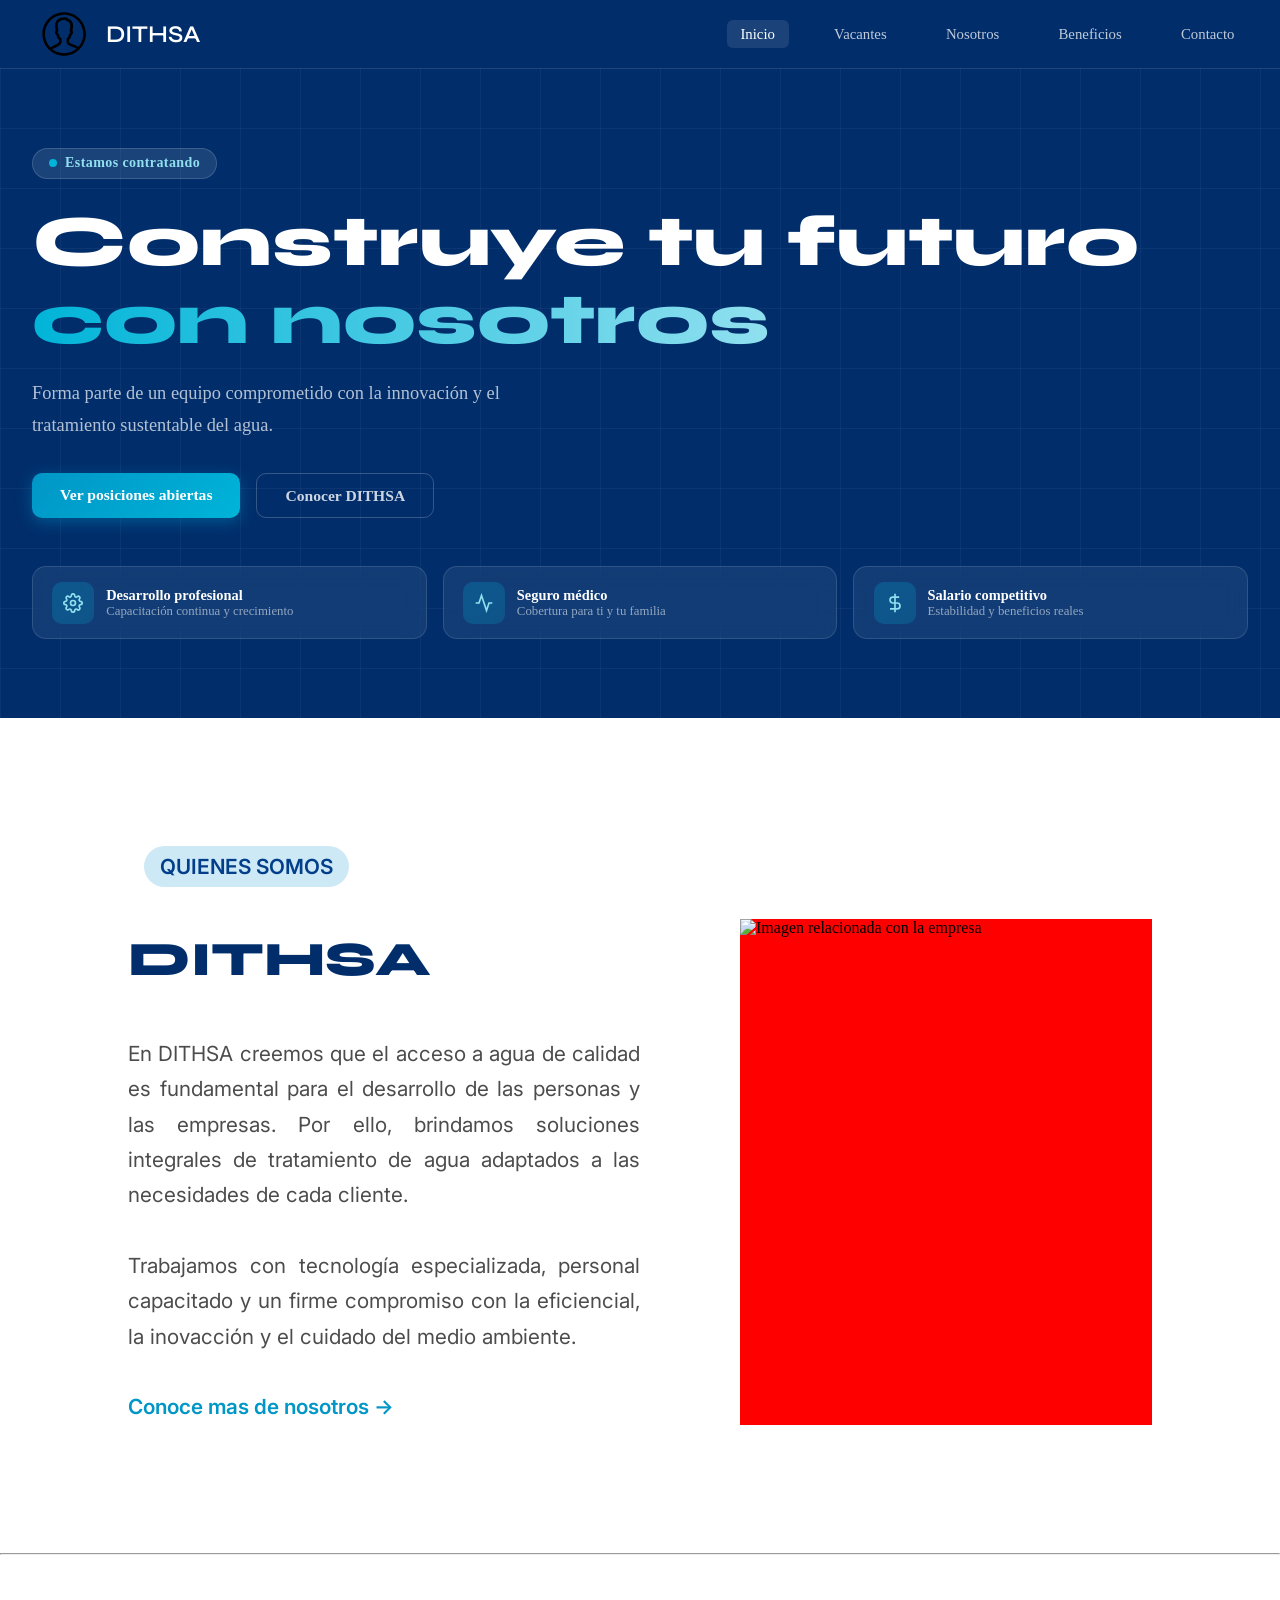
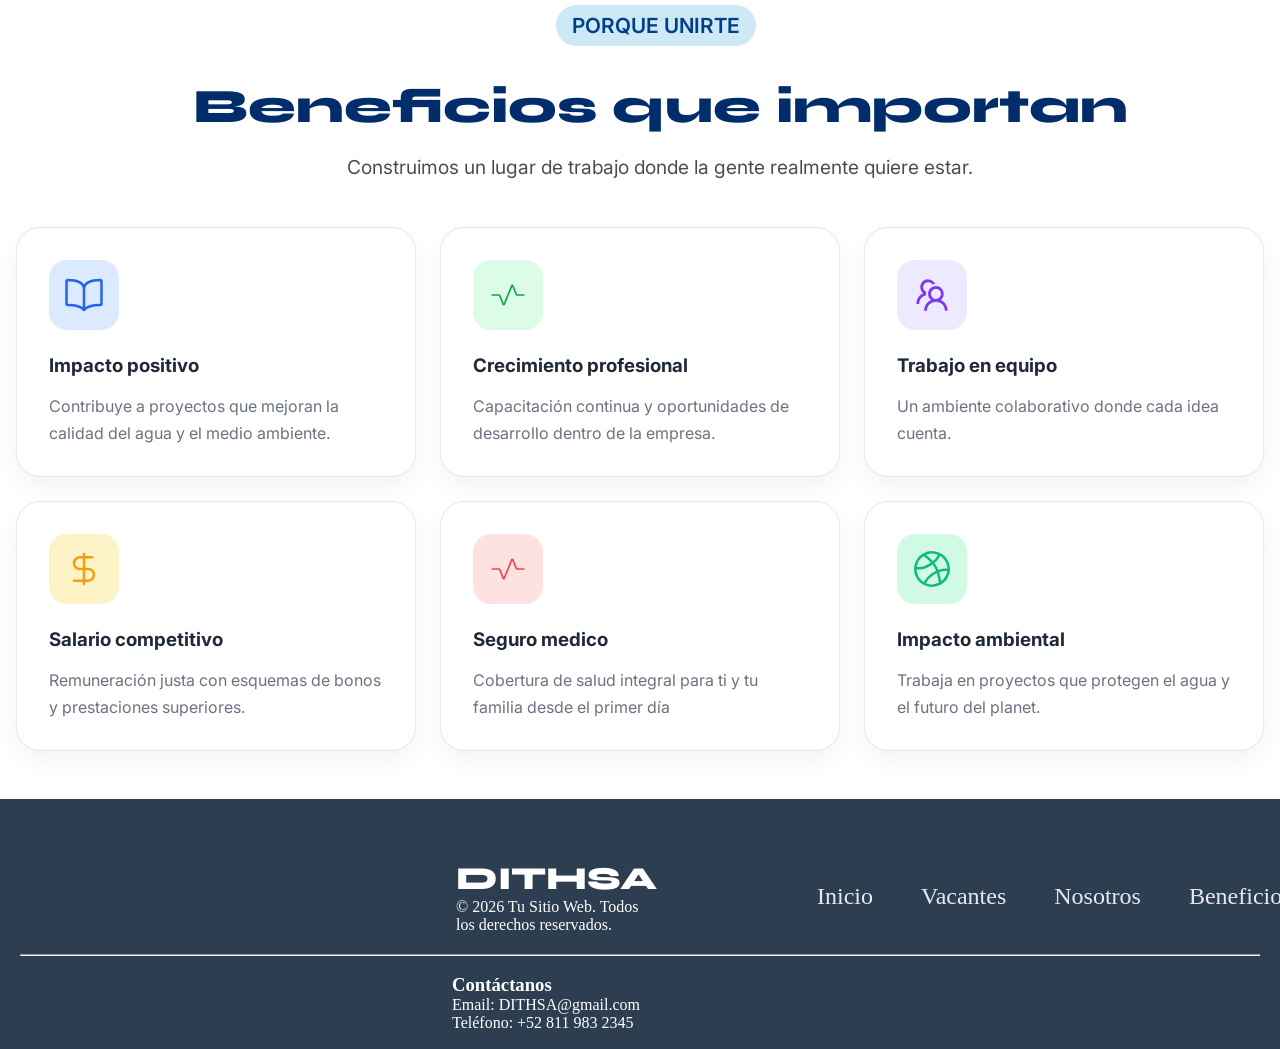
==== index.html @ 6664521a "Se agrego el apartado de vacantes con su respectivo diseño y haciendolo funcional el envio del mismo" ====
<!DOCTYPE html>
<html lang="en">
<head>
    <meta charset="UTF-8">
    <meta name="viewport" content="width=device-width, initial-scale=1.0">
    <link rel="preconnect" href="https://fonts.googleapis.com">
    <link rel="preconnect" href="https://fonts.gstatic.com" crossorigin>
    <link href="https://fonts.googleapis.com/css2?family=Inter:wght@400;500;600;700&family=Syne:wght@700;800&display=swap" rel="stylesheet">
    <link rel="stylesheet" href="CSS/index.css">
    <title> DITHSA - Tratamiento de agua </title>
</head>
<body>
    <header>
        <nav class="navbar">
            <a href="index.html" class="nav-logo">
                <div class="logo-mark"> <img src="img/ei--user.png" alt="Logo empresa"></div>
                <span>DITHSA</span>
            </a>
            <ul class="nav-links" id="navLinks">
                <li><a href="index.html" class="active">Inicio</a></li>
                <li><a href="pages/Vacantes.html">Vacantes</a></li>
                <li><a href="#">Nosotros</a></li>
                <li><a href="#">Beneficios</a></li> 
                <li><a href="#">Contacto</a></li>
            </ul>

            <div id="nav-icon3">
                <span></span><span></span><span></span><span></span>
            </div>

        </nav>
    </header>

    <main>
        <section class="hero">
            <div class="hero-bg">
                <div class="hero-grid"></div>
            </div>
            <div class="hero-inner">
                <div class="hero-content">
                    <span class="eyebrow">
                        <span class="dot"></span> Estamos contratando
                    </span>
                    <h1>Construye tu futuro<br><em>con nosotros</em></h1>
                    <p class="hero-sub">Forma parte de un equipo comprometido con la innovación y el tratamiento sustentable del agua.</p>
                    <div class="hero-actions">
                        <a href="pages/Vacantes.html" class="btn-primary">Ver posiciones abiertas</a>
                        <a href="#" class="btn-ghost">Conocer DITHSA</a>
                    </div>
                </div>

                <div class="hero-pills">
                    <div class="pill">
                        <div class="pill-icon">
                            <svg viewBox="0 0 24 24" fill="none" stroke="currentColor" stroke-width="2"><circle cx="12" cy="12" r="3"/><path d="M10 21a1 1 0 0 0 4 0a1.8 1.8 0 0 1 3-1.3a1 1 0 0 0 2.8-2.7a1.8 1.8 0 0 1 1.2-3a1 1 0 0 0 0-4a1.8 1.8 0 0 1-1.2-3A1 1 0 0 0 17 4.4A1.8 1.8 0 0 1 14 3a1 1 0 0 0-4 0a1.8 1.8 0 0 1-3 1.4A1 1 0 0 0 4.2 7A1.8 1.8 0 0 1 3 10a1 1 0 0 0 0 4a1.8 1.8 0 0 1 1.2 3A1 1 0 0 0 7 19.7a1.8 1.8 0 0 1 3 1.3"/></svg>
                        </div>
                        <div>
                            <strong>Desarrollo profesional</strong>
                            <span>Capacitación continua y crecimiento</span>
                        </div>
                    </div>
                    <div class="pill">
                        <div class="pill-icon">
                            <svg viewBox="0 0 24 24" fill="none" stroke="currentColor" stroke-width="2"><path d="M22 12h-4l-3 9L9 3l-3 9H2"/></svg>
                        </div>
                        <div>
                            <strong>Seguro médico</strong>
                            <span>Cobertura para ti y tu familia</span>
                        </div>
                    </div>
                    <div class="pill">
                        <div class="pill-icon">
                            <svg viewBox="0 0 24 24" fill="none" stroke="currentColor" stroke-width="2"><line x1="12" y1="1" x2="12" y2="23"/><path d="M17 5H9.5a3.5 3.5 0 0 0 0 7h5a3.5 3.5 0 0 1 0 7H6"/></svg>
                        </div>
                        <div>
                            <strong>Salario competitivo</strong>
                            <span>Estabilidad y beneficios reales</span>
                        </div>
                    </div>
                </div>
            </div>
        </section>

        <section class="who-we-are">
            <div class="container--info--we-are">
                <div class="badge-container-benefits1">
                    <h2 class="badge"> QUIENES SOMOS </h2>
                </div>
                    <div class="info-img">

                        <div class="info-who-we-are">
                            <h1> DITHSA</h1> <br>

                            <p>
                                En DITHSA creemos que el acceso a agua de calidad es fundamental para el desarrollo de
                                las
                                personas y las empresas.
                                Por ello, brindamos soluciones integrales de tratamiento de agua adaptados a las
                                necesidades
                                de cada cliente.
                            </p>

                            <br>

                            <p>
                                Trabajamos con tecnología especializada, personal capacitado y un firme compromiso con
                                la
                                eficiencial, la inovacción y el cuidado del medio ambiente.
                            </p>

                            <br>

                            <a href="#" class="more-of-us">
                                Conoce mas de nosotros →
                            </a>
                        </div>
                        
                        <div class="img-who-we-are">
                            <img src="" alt="Imagen relacionada con la empresa">
                        </div>

                    </div>
            </div>
        </section>

        <hr>

        <section class="Benefits--container">
            <div class="main-container-benefits">

                <div class="badge-container-benefits">
                    <h2 class="badge_v3"> PORQUE UNIRTE </h2>
                </div>

                <div class="title-container-benefits">


                    <div class="info-title-benefits">
                        <h1> Beneficios que importan </h1>

                        <p> Construimos un lugar de trabajo donde la gente realmente quiere estar. </p>
                    </div>


                </div>

                <div class="card-container">
                    <div class="card-container-benefits">
                        <div class="card-benefit">
                            <div class="icon-benefit">
                                <svg xmlns="http://www.w3.org/2000/svg" width="40" height="40" viewBox="0 0 512 512">
                                    <path d="M0 0h512v512H0z" fill="none" />
                                    <path fill="none" stroke="currentColor" stroke-linecap="round" stroke-linejoin="round" stroke-width="32" d="M256 160c16-63.16 76.43-95.41 208-96a15.94 15.94 0 0 1 16 16v288a16 16 0 0 1-16 16c-128 0-177.45 25.81-208 64c-30.37-38-80-64-208-64c-9.88 0-16-8.05-16-17.93V80a15.94 15.94 0 0 1 16-16c131.57.59 192 32.84 208 96m0 0v288" />
                                </svg>
                            </div>
                            <h3>Impacto positivo</h3>
                            <p>Contribuye a proyectos que mejoran la calidad del agua y el medio ambiente.</p>
                        </div>

                        <div class="card-benefit">
                            <div class="icon-benefit">
                                <svg xmlns="http://www.w3.org/2000/svg" width="40" height="40" viewBox="0 0 24 24">
                                    <path d="M0 0h24v24H0z" fill="none" />
                                    <path fill="currentColor" d="M8.948 18.089q-.211-.161-.31-.41L6.57 12.5H2.54q-.213 0-.357-.144t-.143-.357t.143-.356t.357-.143h4.173q.248 0 .447.146t.305.37l1.959 4.93l4.37-10.644q.097-.249.307-.41t.475-.161q.266 0 .477.16q.211.162.31.411L17.47 11.5h4.03q.213 0 .356.144t.144.357t-.144.356t-.356.143h-4.192q-.255 0-.441-.146t-.292-.37l-1.998-4.95l-4.37 10.645q-.097.249-.307.41t-.475.161q-.266 0-.477-.161" />
                                </svg>
                            </div>
                            <h3>Crecimiento profesional</h3>
                            <p>Capacitación continua y oportunidades de desarrollo dentro de la empresa.</p>
                        </div>

                        <div class="card-benefit">
                            <div class="icon-benefit">
                                <svg xmlns="http://www.w3.org/2000/svg" width="40" height="40" viewBox="0 0 1024 1024">
                                    <path d="M0 0h1024v1024H0z" fill="none" />
                                    <path fill="currentColor" d="M824.2 699.9a301.6 301.6 0 0 0-86.4-60.4C783.1 602.8 812 546.8 812 484c0-110.8-92.4-201.7-203.2-200c-109.1 1.7-197 90.6-197 200c0 62.8 29 118.8 74.2 155.5a301 301 0 0 0-86.4 60.4C345 754.6 314 826.8 312 903.8a8 8 0 0 0 8 8.2h56c4.3 0 7.9-3.4 8-7.7c1.9-58 25.4-112.3 66.7-153.5A226.62 226.62 0 0 1 612 684c60.9 0 118.2 23.7 161.3 66.8C814.5 792 838 846.3 840 904.3c.1 4.3 3.7 7.7 8 7.7h56a8 8 0 0 0 8-8.2c-2-77-33-149.2-87.8-203.9M612 612c-34.2 0-66.4-13.3-90.5-37.5a126.86 126.86 0 0 1-37.5-91.8c.3-32.8 13.4-64.5 36.3-88c24-24.6 56.1-38.3 90.4-38.7c33.9-.3 66.8 12.9 91 36.6c24.8 24.3 38.4 56.8 38.4 91.4c0 34.2-13.3 66.3-37.5 90.5A127.3 127.3 0 0 1 612 612M361.5 510.4c-.9-8.7-1.4-17.5-1.4-26.4c0-15.9 1.5-31.4 4.3-46.5c.7-3.6-1.2-7.3-4.5-8.8c-13.6-6.1-26.1-14.5-36.9-25.1a127.54 127.54 0 0 1-38.7-95.4c.9-32.1 13.8-62.6 36.3-85.6c24.7-25.3 57.9-39.1 93.2-38.7c31.9.3 62.7 12.6 86 34.4c7.9 7.4 14.7 15.6 20.4 24.4c2 3.1 5.9 4.4 9.3 3.2c17.6-6.1 36.2-10.4 55.3-12.4c5.6-.6 8.8-6.6 6.3-11.6c-32.5-64.3-98.9-108.7-175.7-109.9c-110.9-1.7-203.3 89.2-203.3 199.9c0 62.8 28.9 118.8 74.2 155.5c-31.8 14.7-61.1 35-86.5 60.4c-54.8 54.7-85.8 126.9-87.8 204a8 8 0 0 0 8 8.2h56.1c4.3 0 7.9-3.4 8-7.7c1.9-58 25.4-112.3 66.7-153.5c29.4-29.4 65.4-49.8 104.7-59.7c3.9-1 6.5-4.7 6-8.7" />
                                </svg>
                            </div>
                            <h3>Trabajo en equipo</h3>
                            <p>Un ambiente colaborativo donde cada idea cuenta.</p>
                        </div>

                        <div class="card-benefit">
                            <div class="icon-benefit">
                                <svg xmlns="http://www.w3.org/2000/svg" width="40" height="40" viewBox="0 0 24 24">
                                    <path d="M0 0h24v24H0z" fill="none" />
                                    <path fill="none" stroke="currentColor" stroke-linecap="round" stroke-linejoin="round" stroke-width="1.5" d="M17 5h-5m0 0H9.5a3.5 3.5 0 1 0 0 7H12m0-7V3m0 2v7m0 0h2.5a3.5 3.5 0 1 1 0 7H12m0-7v7m0 0H6m6 0v2" />
                                </svg>
                            </div>
                            <h3> Salario competitivo </h3>
                            <p>Remuneración justa con esquemas de bonos y prestaciones superiores.</p>
                        </div>

                        <div class="card-benefit">
                            <div class="icon-benefit">
                                <svg xmlns="http://www.w3.org/2000/svg" width="40" height="40" viewBox="0 0 24 24">
                                    <path d="M0 0h24v24H0z" fill="none" />
                                    <path fill="currentColor" d="M8.948 18.089q-.211-.161-.31-.41L6.57 12.5H2.54q-.213 0-.357-.144t-.143-.357t.143-.356t.357-.143h4.173q.248 0 .447.146t.305.37l1.959 4.93l4.37-10.644q.097-.249.307-.41t.475-.161q.266 0 .477.16q.211.162.31.411L17.47 11.5h4.03q.213 0 .356.144t.144.357t-.144.356t-.356.143h-4.192q-.255 0-.441-.146t-.292-.37l-1.998-4.95l-4.37 10.645q-.097.249-.307.41t-.475.161q-.266 0-.477-.161" />
                                </svg>
                            </div>
                            <h3> Seguro medico </h3>
                            <p>Cobertura de salud integral para ti y tu familia desde el primer día</p>
                        </div>

                        <div class="card-benefit">
                            <div class="icon-benefit">
                                <svg xmlns="http://www.w3.org/2000/svg" width="40" height="40" viewBox="0 0 24 24">
                                    <path d="M0 0h24v24H0z" fill="none" />
                                    <g fill="none" stroke="currentColor" stroke-width="1.5">
                                        <path d="M3.34 17c2.76 4.783 8.876 6.42 13.66 3.66a9.96 9.96 0 0 0 4.196-4.731a9.99 9.99 0 0 0-.536-8.93a9.99 9.99 0 0 0-7.465-4.928A9.96 9.96 0 0 0 7 3.339C2.217 6.101.578 12.217 3.34 17Z" />
                                        <path stroke-linecap="round" d="M16.95 20.573S16.01 13.982 14 10.5S7.05 3.427 7.05 3.427" />
                                        <path stroke-linecap="round" d="M21.864 12.58c-5.411-1.187-12.805 3.768-14.287 8.238m8.837-17.609c-1.488 4.42-8.74 9.303-14.125 8.243" />
                                    </g>
                                </svg>
                            </div>
                            <h3> Impacto ambiental </h3>
                            <p>Trabaja en proyectos que protegen el agua y el futuro del planet.</p>
                        </div>
                    </div>
                </div>
            </div>
        </section>
    </main>

    <footer>
        <div class="contenedor-footer">

            <div class="footer-links">
                <div class="footer-title">
                    <h1> DITHSA </h1>

                    <p>
                        &copy; 2026 Tu Sitio Web. Todos los derechos reservados.
                    </p>

                </div>

                <nav>
                    <ul class="footer-pages">
                        <li><a href="index.html">Inicio</a></li>
                        <li><a href="Pages/Vacantes.html"> Vacantes </a></li>
                        <li><a href="#">Nosotros</a></li>
                        <li><a href="#">Beneficios</a></li>
                        <li><a href="#">Contactos</a></li>
                    </ul>
                </nav>

            </div>

            <hr> <br>

            <div class="footer-contacto">
                <h3> Contáctanos </h3>
                <p>Email: DITHSA@gmail.com</p>
                <p>Teléfono: +52 811 983 2345</p>
            </div>
        </div>
    </footer>

    <script src="https://code.jquery.com/jquery-3.7.1.min.js"></script>
    <script src="Js/btn-burger.js"></script>
</body>
</html>
---- CSS/index.css ----
*, *::before, *::after {
    box-sizing: border-box;
    margin: 0;
    padding: 0;
}

:root {
    --blue-deep:  #012E6B;
    --blue-mid:   #0059C1;
    --blue-light: #0096C7;
    --teal:       #00B4D8;
    --sky:        #90E0EF;
    --white:      #FFFFFF;
    --gray-50:    #F8FAFC;
    --gray-100:   #F1F5F9;
    --gray-200:   #E2E8F0;
    --gray-400:   #94A3B8;
    --gray-600:   #475569;
    --gray-800:   #1E293B;
    --green:      #059669;
    --purple:     #7C3AED;
    --orange:     #EA580C;
}

header {
    position: sticky;
    z-index: 1000;
    top: 0;
    background: var(--blue-deep);
    box-shadow: 0 1px 0 rgba(255, 255, 255, 0.08);

}

.navbar {
    display: flex;
    justify-content: space-between;
    align-items: center;
    height: 68px;
    padding: 0 2rem;
    max-width: 1280px;
    margin: 0 auto;
    width: 100%;
}

.nav-logo {
    display: flex;
    align-items: center;
    gap: 10px;
    color: #fff;
    font-size: 24px;
    font-family: 'Syne', sans-serif;
    font-weight: 600;
    text-decoration: none;
}

.logo-mark {
    display: flex;
}

.nav-links {
    display: flex;
    list-style: none;
    gap: 2rem;
}

.nav-links a {
    color: rgba(255,255,255,0.75);
    text-decoration: none;
    font-size: 0.925rem;
    font-weight: 500;
    padding: 0.4rem 0.85rem;
    border-radius: 6px;
    transition: color 0.2s, background 0.2s;
}

.nav-links a:hover,
.nav-links a.active {
    color: var(--white);
    background: rgba(255, 255, 255, 0.1);
}

#nav-icon3 {
    display: none;
    width: 28px;
    height: 20px;
    position: relative;
    cursor: pointer;
    flex-direction: column;
    justify-content: space-between;
}

#nav-icon3 span {
    display: block;
    height: 3px;
    width: 100%;
    background: white;
    border-radius: 3px;
    position: absolute;
    transition: 0.25s ease-in-out;
}

#nav-icon3 span:nth-child(1) { top: 0; }
#nav-icon3 span:nth-child(2), #nav-icon3 span:nth-child(3) { top: 9px; }
#nav-icon3 span:nth-child(4) { top: 18px; }

#nav-icon3.open span:nth-child(1) { top: 9px; width: 0; left: 50%; }
#nav-icon3.open span:nth-child(2) { transform: rotate(45deg); }
#nav-icon3.open span:nth-child(3) { transform: rotate(-45deg); }
#nav-icon3.open span:nth-child(4) { top: 9px; width: 0; left: 50%; }

.hero {
    position: relative;
    min-height: 650px;
    overflow: hidden;
    background: var(--blue-deep);
}


.hero-bg {
    position: absolute;
    inset: 0;
    pointer-events: none;
}

.hero-grid {
    position: absolute;
    inset: 0;
    background-image:
        linear-gradient(rgba(255,255,255,0.04) 1px, transparent 1px),
        linear-gradient(90deg, rgba(255,255,255,0.04) 1px, transparent 1px);
    background-size: 60px 60px;
}

.hero-blob {
    position: absolute;
    border-radius: 50%;
    filter: blur(80px);
}

.hero-inner {
    position: relative;
    max-width: 1280px;
    margin: 0 auto;
    padding: 5rem 2rem 4rem;
    display: flex;
    flex-direction: column;
    gap: 3rem;
}

.eyebrow {
    display: inline-flex;
    align-items: center;
    gap: 8px;
    background: rgba(255,255,255,0.1);
    border: 1px solid rgba(255,255,255,0.15);
    color: var(--sky);
    padding: 0.4rem 1rem;
    border-radius: 50px;
    font-size: 0.875rem;
    font-weight: 600;
    letter-spacing: 0.03em;
    margin-bottom: 1.5rem;
}

.dot {
    width: 8px;
    height: 8px;
    background: var(--teal);
    border-radius: 50%;
    animation: pulse 2s infinite;
}

.hero-content h1 {
    font-family: 'Syne', sans-serif;
    font-size: clamp(2.5rem, 6vw, 4.5rem);
    font-weight: 800;
    color: var(--white);
    line-height: 1.08;
    margin-bottom: 1.25rem;
}

.hero-content h1 em {
    font-style: normal;
    background: linear-gradient(90deg, var(--teal), var(--sky));
    -webkit-background-clip: text;
    -webkit-text-fill-color: transparent;
    background-clip: text;
}

.hero-sub {
    color: rgba(255,255,255,0.7);
    font-size: 1.15rem;
    max-width: 540px;
    margin-bottom: 2rem;
    line-height: 1.7;
}

.hero-actions {
    display: flex;
    gap: 1rem;
    flex-wrap: wrap;
}


.btn-primary {
    display: inline-block;
    background: linear-gradient(135deg, var(--blue-light), var(--teal));
    color: var(--white);
    text-decoration: none;
    padding: 0.8rem 1.75rem;
    border-radius: 10px;
    font-weight: 600;
    font-size: 0.975rem;
    transition: transform 0.2s, box-shadow 0.2s;
    box-shadow: 0 4px 15px rgba(0, 150, 199, 0.4);
}

.btn-primary:hover { transform: translateY(-2px); box-shadow: 0 8px 25px rgba(0,150,199,0.5); }
.btn-primary.large { padding: 1rem 2.2rem; font-size: 1.05rem; }

.btn-ghost {
    display: inline-block;
    color: rgba(255,255,255,0.8);
    text-decoration: none;
    padding: 0.8rem 1.75rem;
    border-radius: 10px;
    font-weight: 600;
    font-size: 0.975rem;
    border: 1px solid rgba(255,255,255,0.2);
    transition: background 0.2s, color 0.2s;
}

.btn-ghost:hover { background: rgba(255,255,255,0.08); color: var(--white); }

.hero-pills {
    display: flex;
    gap: 1rem;
    flex-wrap: wrap;
}

.pill {
    display: flex;
    align-items: center;
    gap: 12px;
    background: rgba(255,255,255,0.07);
    border: 1px solid rgba(255,255,255,0.12);
    border-radius: 14px;
    padding: 0.9rem 1.2rem;
    backdrop-filter: blur(10px);
    flex: 1;
    min-width: 200px;
}

.pill-icon {
    width: 42px;
    height: 42px;
    background: linear-gradient(135deg, rgba(0,150,199,0.3), rgba(0,180,216,0.2));
    border-radius: 10px;
    display: flex;
    align-items: center;
    justify-content: center;
    flex-shrink: 0;
}

.pill-icon svg { width: 20px; height: 20px; stroke: var(--sky); }

.pill strong {
    display: block;
    color: var(--white);
    font-size: 0.9rem;
    font-weight: 600;
}

.pill span {
    display: block;
    color: rgba(255,255,255,0.55);
    font-size: 0.8rem;
}


.who-we-are {
    min-height: 500px;
    position: relative;
    overflow: hidden;
}

.container--info--we-are {
    margin: 8rem;
}

.badge {
    font-family: 'Inter', sans-serif;
    display: inline-block;
    margin-bottom: 2rem;
    margin-left: 1rem;
    padding: 0.5rem 1rem;
    border-radius: 30px;
    background: rgba(90, 181, 224, 0.3);
    font-size: 1.3rem;
    font-weight: 600;
    color: #023E8A;
}

.info-img {
    display: flex;
    justify-content: center;
    gap: 100px;
}

.info-who-we-are {
    max-width: 50%;
    text-align: justify;
    color: rgba(0, 0, 0, 0.7);
    font-family: 'Inter', sans-serif;
    font-size: 1.3rem;
    line-height: 1.7;
}

.info-who-we-are h1 {
    font-size: 3rem;
    font-family: 'Syne', sans-serif;
    font-weight: 800;
    color: var(--blue-deep);
}

.more-of-us {
    text-decoration: none;
    color: var(--blue-light);
    font-weight: 600;
}

.img-who-we-are {
    background: red;
    width: 600px;
}

.main-container-benefits {
    margin-top: 50px;
}

.title-container-benefits {
    display: flex;
    justify-content: center;
    align-items: center;
    text-align: center;
}

.badge-container-benefits {
    display: flex;
    justify-content: center;
    align-items: center;
    text-align: center;
}

.badge_v3 {
    font-family: 'Inter', sans-serif;
    display: inline-block;
    margin-bottom: 2rem;
    margin-left: 2rem;
    padding: 0.5rem 1rem;
    border-radius: 30px;
    background: rgba(90, 181, 224, 0.3);
    font-size: 1.3rem;
    font-weight: 600;
    color: #023E8A;
}

.info-title-benefits {
    margin-left: 40px;
}

.info-title-benefits h1 {
    font-family: 'Syne', sans-serif;
    font-weight: 800;
    font-size: 3rem;
    color: var(--blue-deep);
}

.info-title-benefits p {
    font-family: 'Inter', sans-serif;
    color: rgba(0, 0, 0, 0.7);
    font-size: 1.2rem;
    margin-top: 20px;
}

.card-container {
    margin: 3rem;
}

.card-container-benefits {
    display: grid;
    grid-template-columns: repeat(3, 400px);
    justify-content: center;
    align-items: center;
    gap: 1.5rem;
}

.card-benefit {
    max-width: 550px;
    max-height: 250px;
    background: #ffffff;
    padding: 2rem;
    border-radius: 24px;
    border: 1px solid #e5e7eb;
    box-shadow: 0 10px 25px rgba(0, 0, 0, 0.05);
    transition: all 0.3s ease;
}

.icon-benefit {
    width: 70px;
    height: 70px;
    background: #d9d8f5;
    border-radius: 18px;
    display: flex;
    justify-content: center;
    align-items: center;
    font-size: 2rem;
    margin-bottom: 1.5rem;
}

.card-benefit:nth-child(1) .icon-benefit{
    color: #2563EB;
    background: #DBEAFE;
}

.card-benefit:nth-child(2) .icon-benefit{
    color: #16A34A;
    background: #DCFCE7;
}

.card-benefit:nth-child(3) .icon-benefit{
    color: #7C3AED;
    background: #EDE9FE;
}

.card-benefit:nth-child(4) .icon-benefit{
    color: #F59E0B;
    background: #FEF3C7;
}

.card-benefit:nth-child(5) .icon-benefit{
    color: #EF4444;
    background: #FEE2E2;
}

.card-benefit:nth-child(6) .icon-benefit{
    color: #10B981;
    background: #D1FAE5;
}

.card-benefit h3 {
    font-family: 'Inter', sans-serif;
    margin-bottom: 1rem;
    color: #1f2937;
}

.card-benefit p {
    font-family: 'Inter', sans-serif;
    color: #6b7280;
    line-height: 1.7;
}

footer {
    background-color: #2c3e50;
    color: #ffffff;
    padding: 40px 20px;
    height: 250px;
    margin-top: auto;
}

.footer-title {
    margin-left: 26rem;
    margin-right: 10rem;
}

.footer-title h1 {
    font-family: 'Syne', sans-serif;
    font-weight: 800;
}

.footer-links {
    display: flex;
    align-items: center;
    margin: 20px;
}

.footer-pages {
    list-style: none;
    display: flex;
    gap: 3rem;
}

.footer-pages a {
    color: #E6E8FA;
    text-decoration: none;
    font-size: 1.5rem;
}

.footer-contacto {
    margin-left: 27rem;
}

::-webkit-scrollbar {
    width: 8px;
}

::-webkit-scrollbar-track {
    background: transparent;
}

::-webkit-scrollbar-thumb {
    background: var(--blue-mid);
    border-radius: 5px;
}

::-webkit-scrollbar-thumb:hover {
    background: var(--blue-deep);
}

@media (hover: hover) {
    .benefits:hover {
        transform: translateY(-3px);
        background: rgba(255, 255, 255, 0.18);
    }

    .card-benefit:hover {
        transform: translateY(-8px);
        box-shadow: 0 20px 35px rgba(0, 0, 0, 0.12);
    }
}


@media (max-width: 768px) {

    .nav-links {
        margin-right: 0px;
        position: fixed;
        top: 68px;
        right: -250px;
        width: 180px;
        background: var(--blue-deep);
        flex-direction: column;
        gap: 0;
        border-radius: 0 0 0 8px;
        box-shadow: 0 8px 20px rgba(0, 0, 0, 0.3);
        z-index: 9999;
        transition: right 0.3s ease;
    }

    .nav-links.active {
        display: flex;
        right: 0;
    }

    .nav-links li {
        width: 100%;
    }

    .nav-links a {
        display: block;
        padding: 15px;
        border-radius: 0;
    }

    .nav-links a:hover,
    .nav-links a.active {
        background: rgba(255, 255, 255, 0.1);
    }

    .nav-links li:not(:last-child) a {
        border-bottom: 1px solid rgba(255, 255, 255, 0.08);
    }

    #nav-icon3 {
        display: block;
    }

    .container--info--we-are {
        margin: 1rem;
    }
 
    .info-img {
        display: block;
    }

    .badge-container-benefits1 {
        display: flex;
        justify-content: center;
        align-items: center;
        text-align: center;
    }

    .badge {
        margin-left: 0;
        font-family: 'Inter', sans-serif;
        display: inline-block;
        margin-bottom: 2rem;
        padding: 0.5rem 1rem;
        border-radius: 30px;
        background: rgba(90, 181, 224, 0.3);
        font-weight: 600;
        font-size: 1.3rem;
        color: #023E8A;
    }
 
    .info-who-we-are {
        max-width: 100%;
        text-align: left;
        font-size: 1.05rem;
    }
 
    .info-who-we-are h1 {
        font-size: 2rem;
    }

    .img-who-we-are {
        margin-top: 20px;
        width: 380px;
        height: 230px;
    }
 
    .badge_v3 {
        margin-left: 0;
    }

    .info-title-benefits {
        margin-left: 0;
        text-align: center;
    }
 
    .info-title-benefits h1 {
        font-size: 2rem;
    }
 
    .card-container {
        margin: 1.5rem;
    }
 
    .card-container-benefits {
        grid-template-columns: repeat(1, 1fr);
    }

    footer {
        height: auto;
        padding: 30px 20px;
    }

    .footer-links {
        flex-direction: column;
        text-align: center;
        gap: 20px;
        margin: 0;
    }

    .footer-title {
        margin: 0;
    }

    .footer-pages {
        flex-direction: column;
        gap: 15px;
        padding: 0;
    }

    .footer-pages a {
        font-size: 1.1rem;
    }

    .footer-contacto {
        margin-left: 0;
        text-align: center;
    }
}
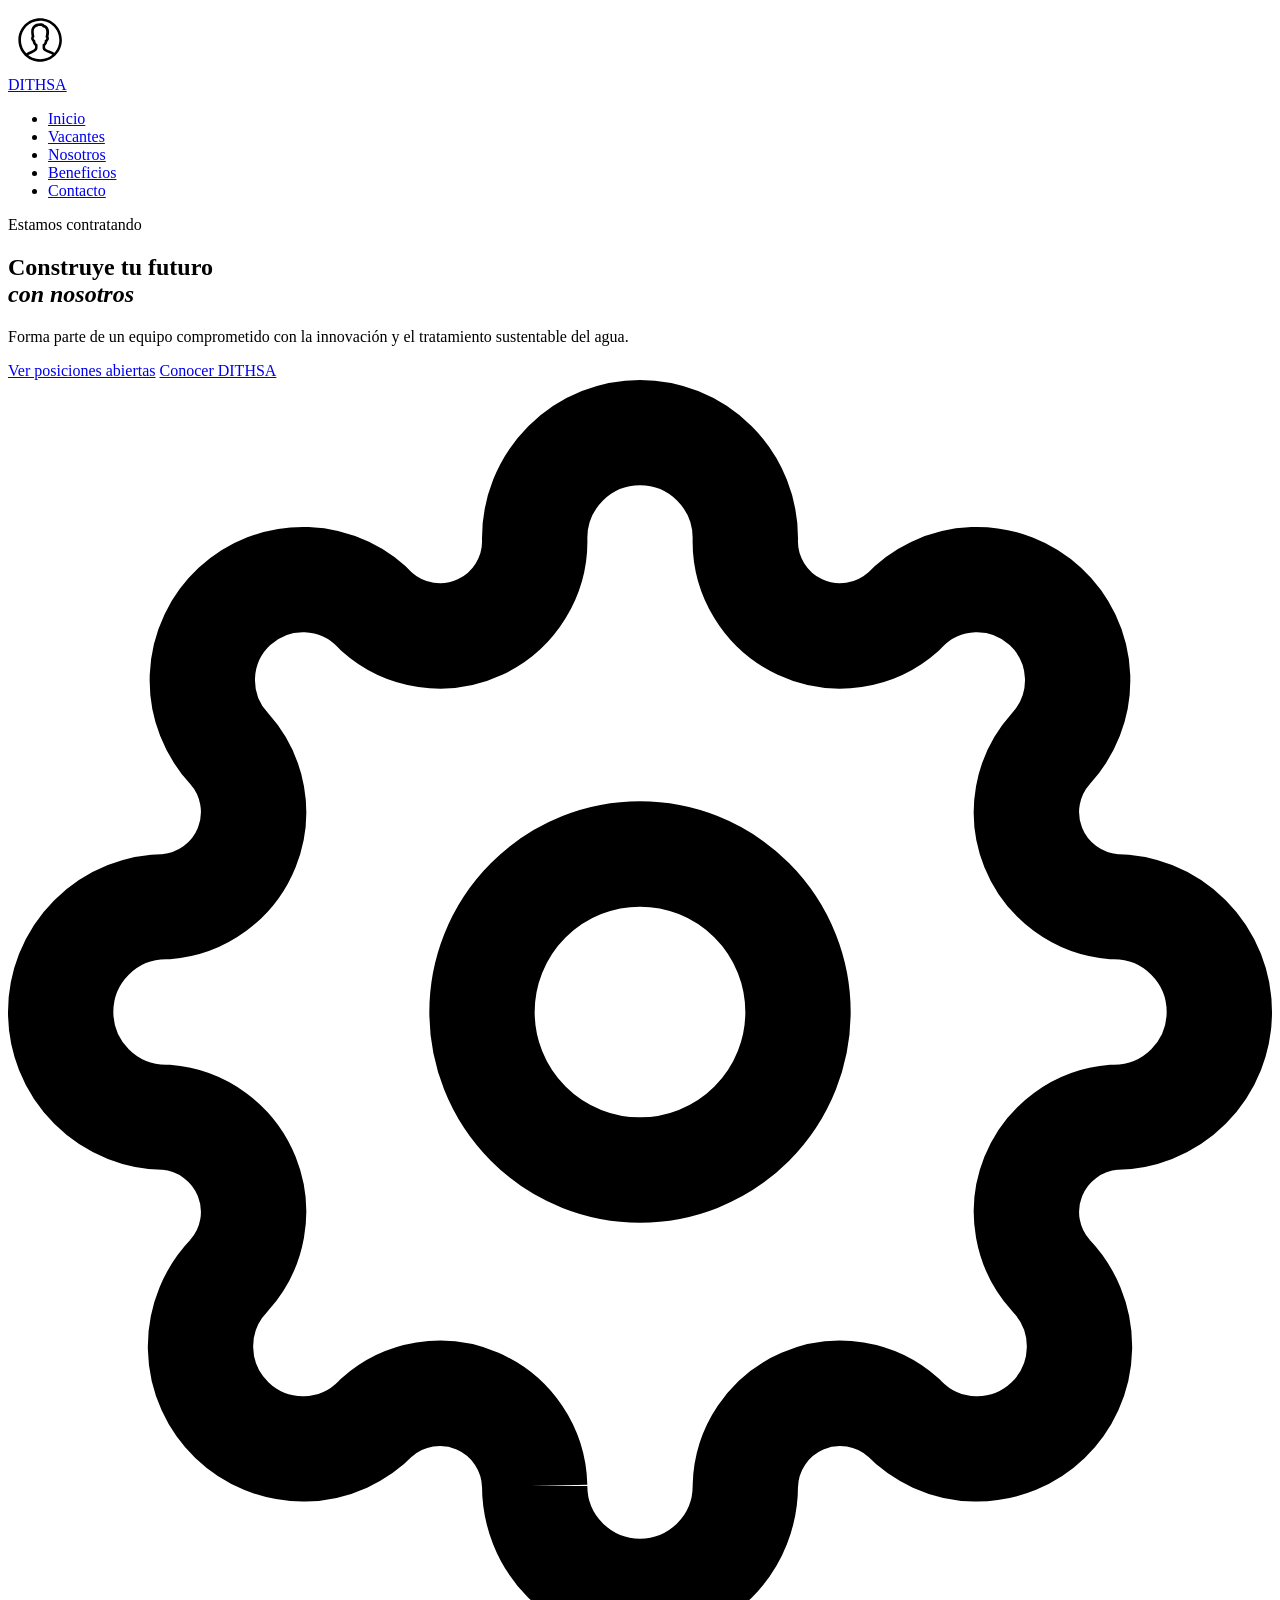
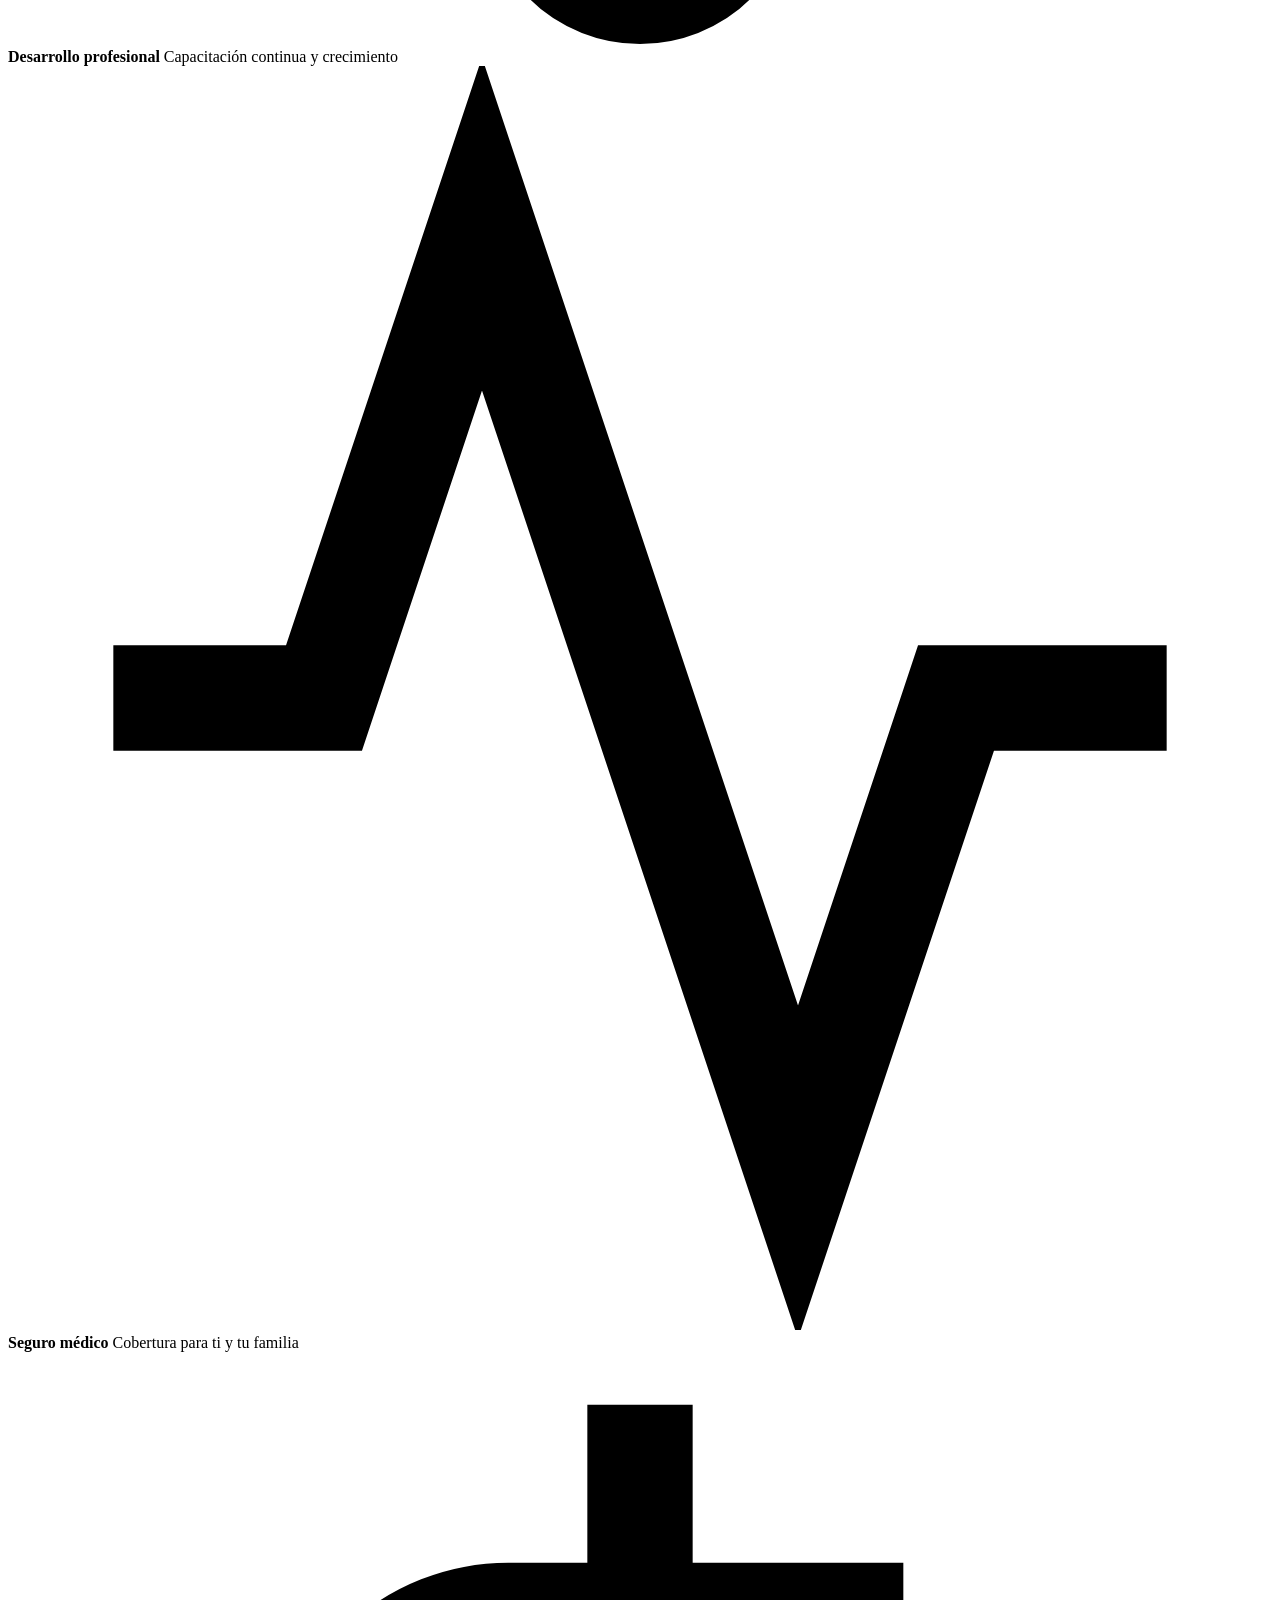
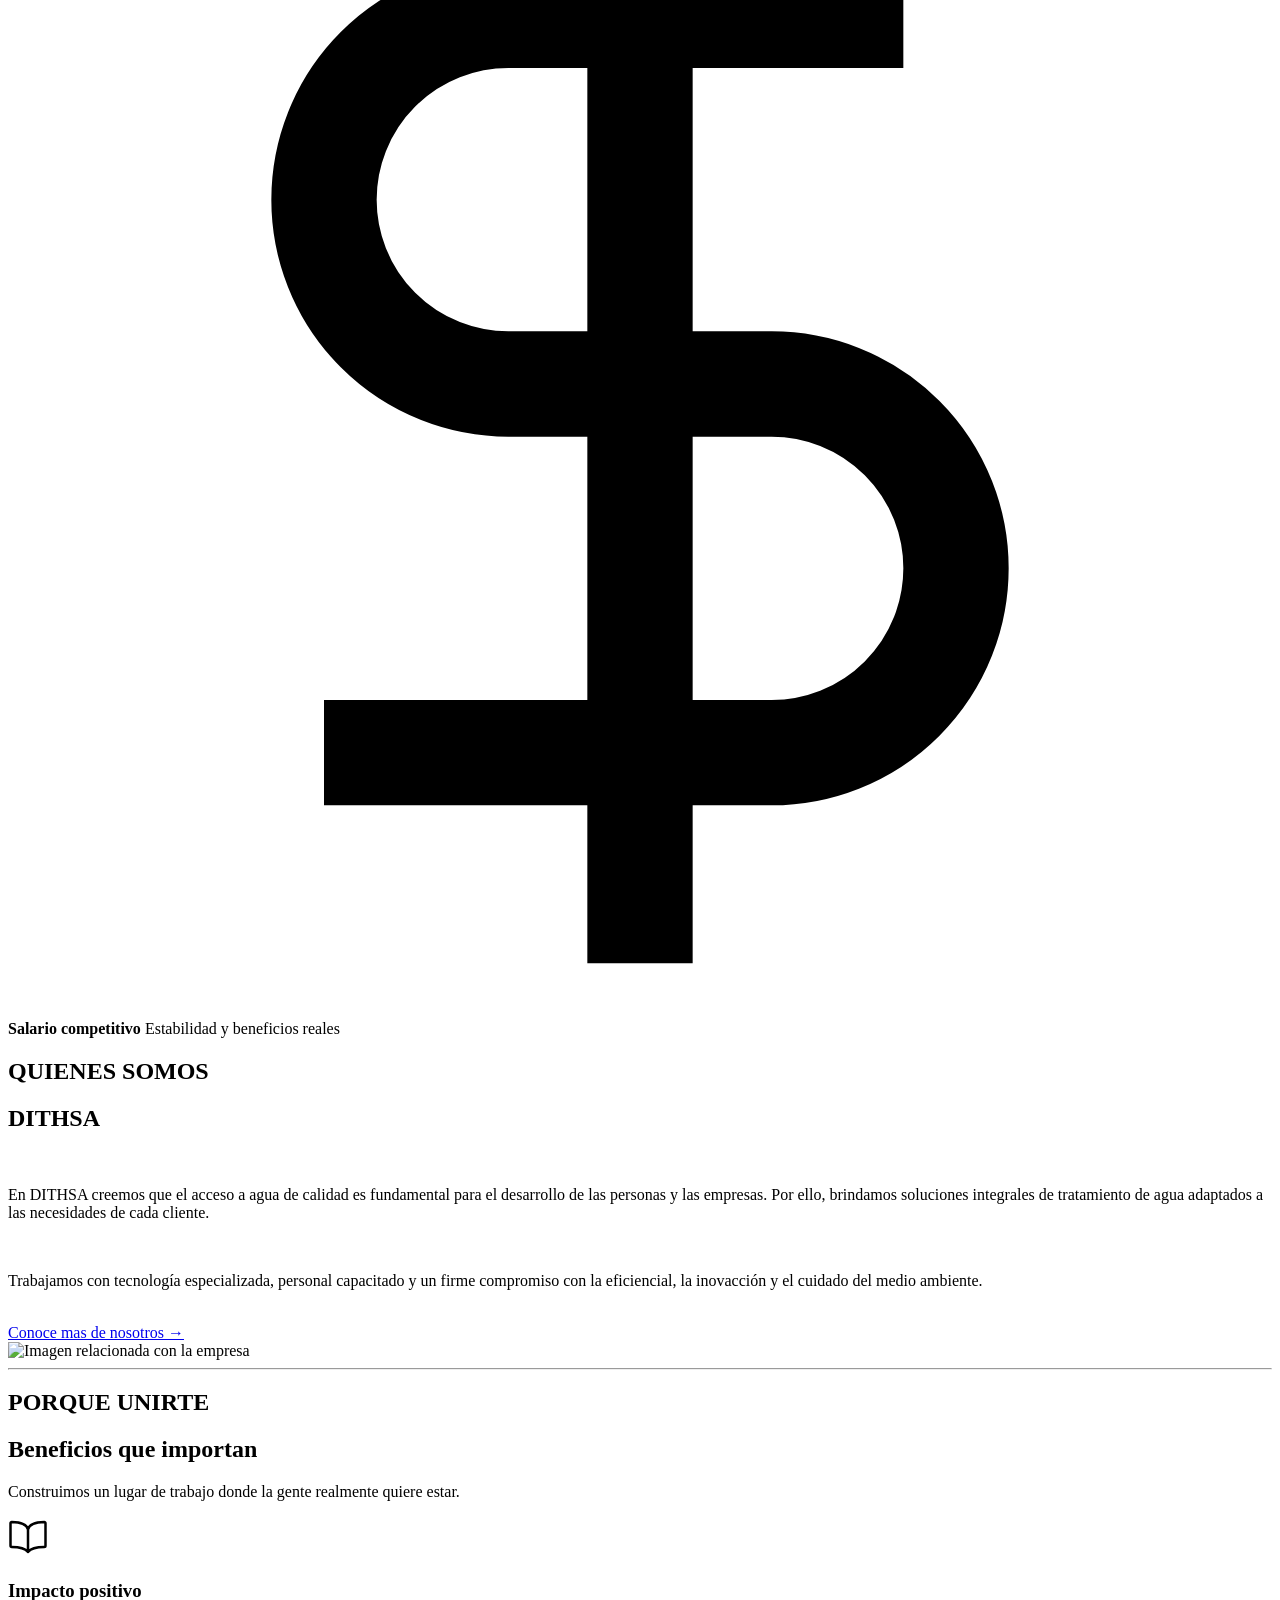
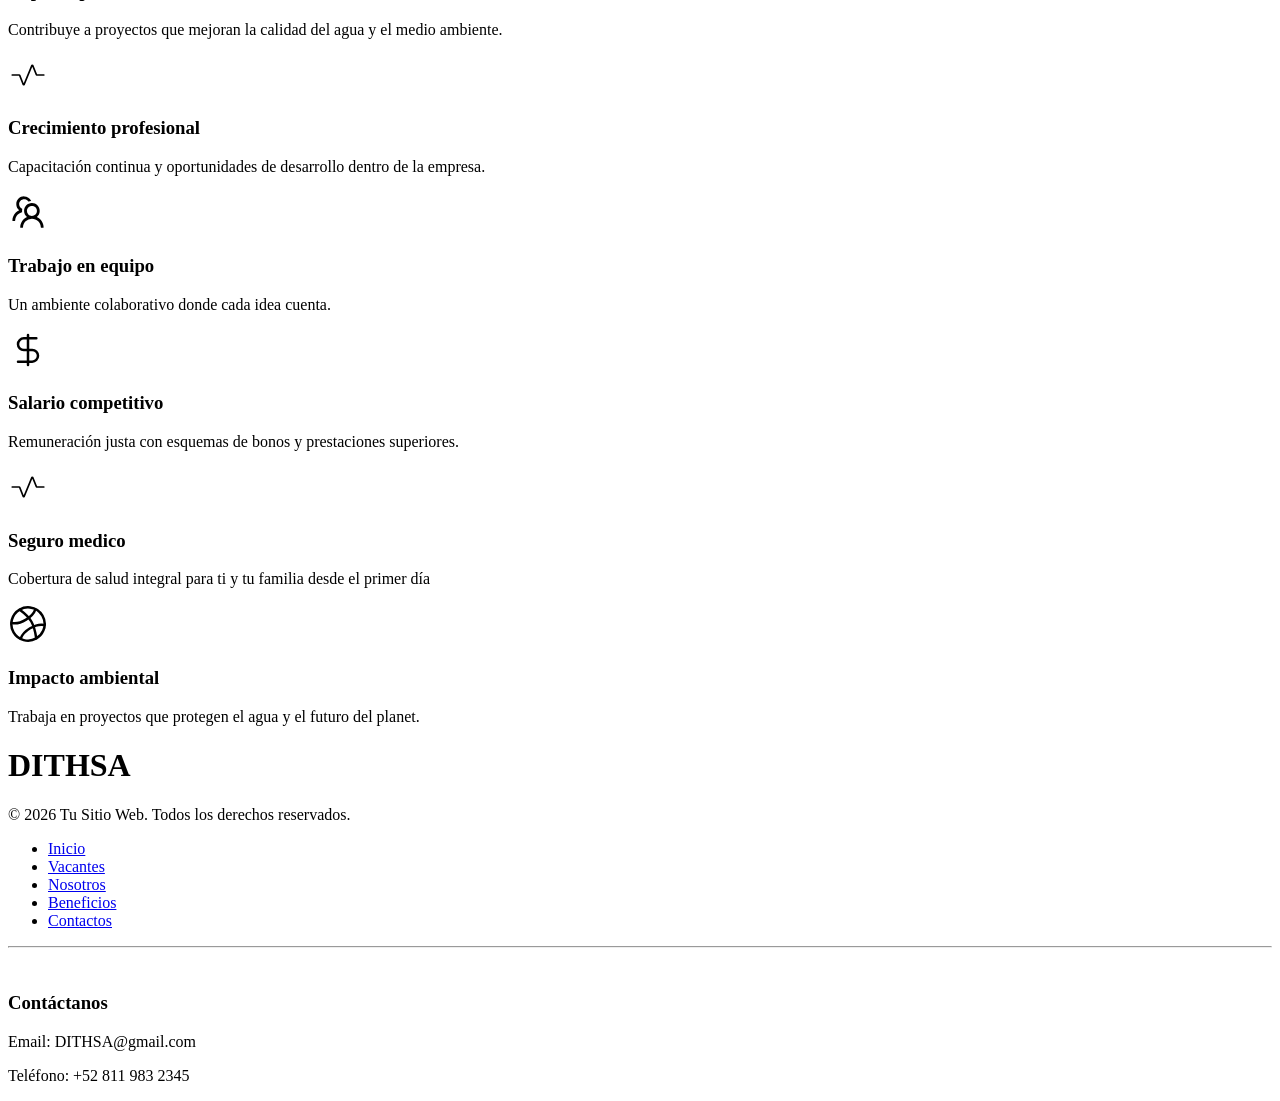
==== commit 4e96b557: "Refactorizar estructura del proyecto y mejorar diseño responsive" ====
--- a/index.html
+++ b/index.html
@@ -6,14 +6,14 @@
     <link rel="preconnect" href="https://fonts.googleapis.com">
     <link rel="preconnect" href="https://fonts.gstatic.com" crossorigin>
     <link href="https://fonts.googleapis.com/css2?family=Inter:wght@400;500;600;700&family=Syne:wght@700;800&display=swap" rel="stylesheet">
-    <link rel="stylesheet" href="CSS/index.css">
+    <link rel="stylesheet" href="assets/css/index.css">
     <title> DITHSA - Tratamiento de agua </title>
 </head>
 <body>
     <header>
         <nav class="navbar">
             <a href="index.html" class="nav-logo">
-                <div class="logo-mark"> <img src="img/ei--user.png" alt="Logo empresa"></div>
+                <div class="logo-mark"> <img src="assets/images/ei--user.png" alt="Logo empresa"></div>
                 <span>DITHSA</span>
             </a>
             <ul class="nav-links" id="navLinks">
@@ -257,6 +257,6 @@
     </footer>
 
     <script src="https://code.jquery.com/jquery-3.7.1.min.js"></script>
-    <script src="Js/btn-burger.js"></script>
+    <script src="assets/js/btn-burger.js"></script>
 </body>
 </html>
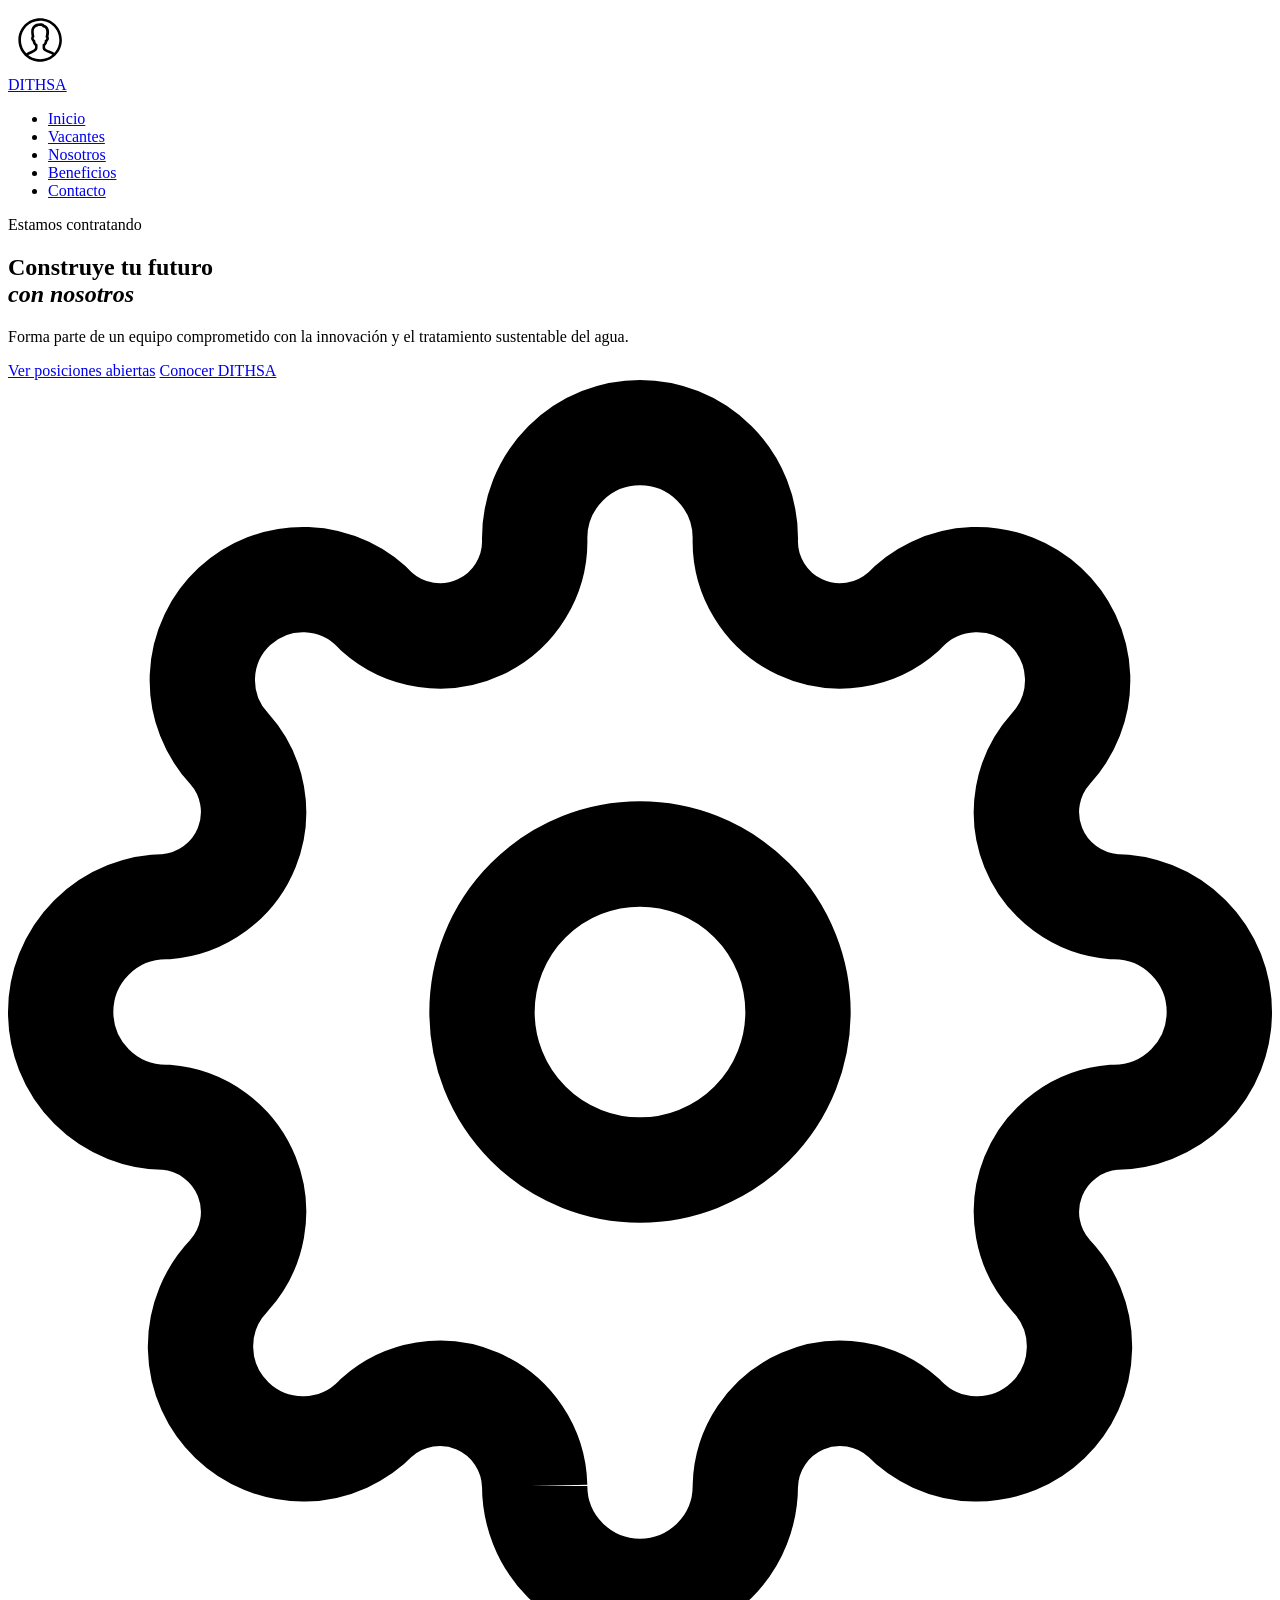
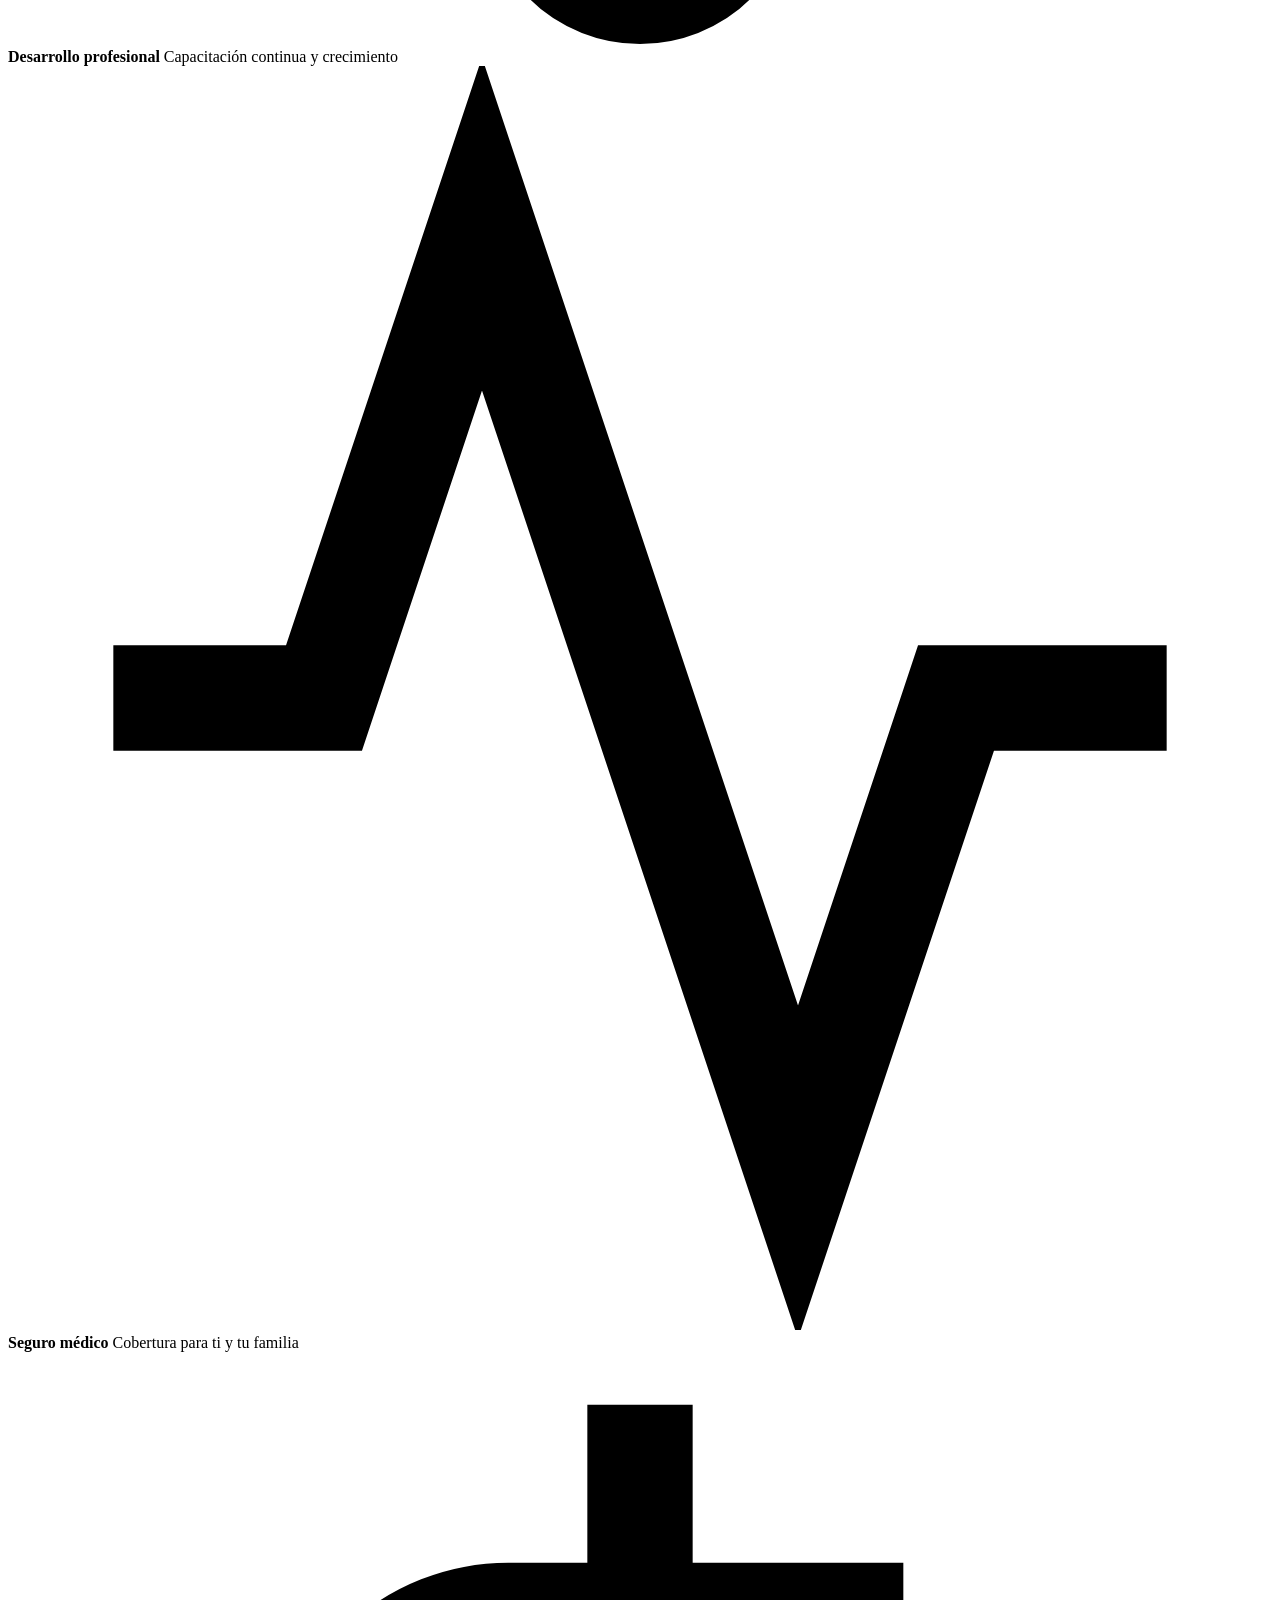
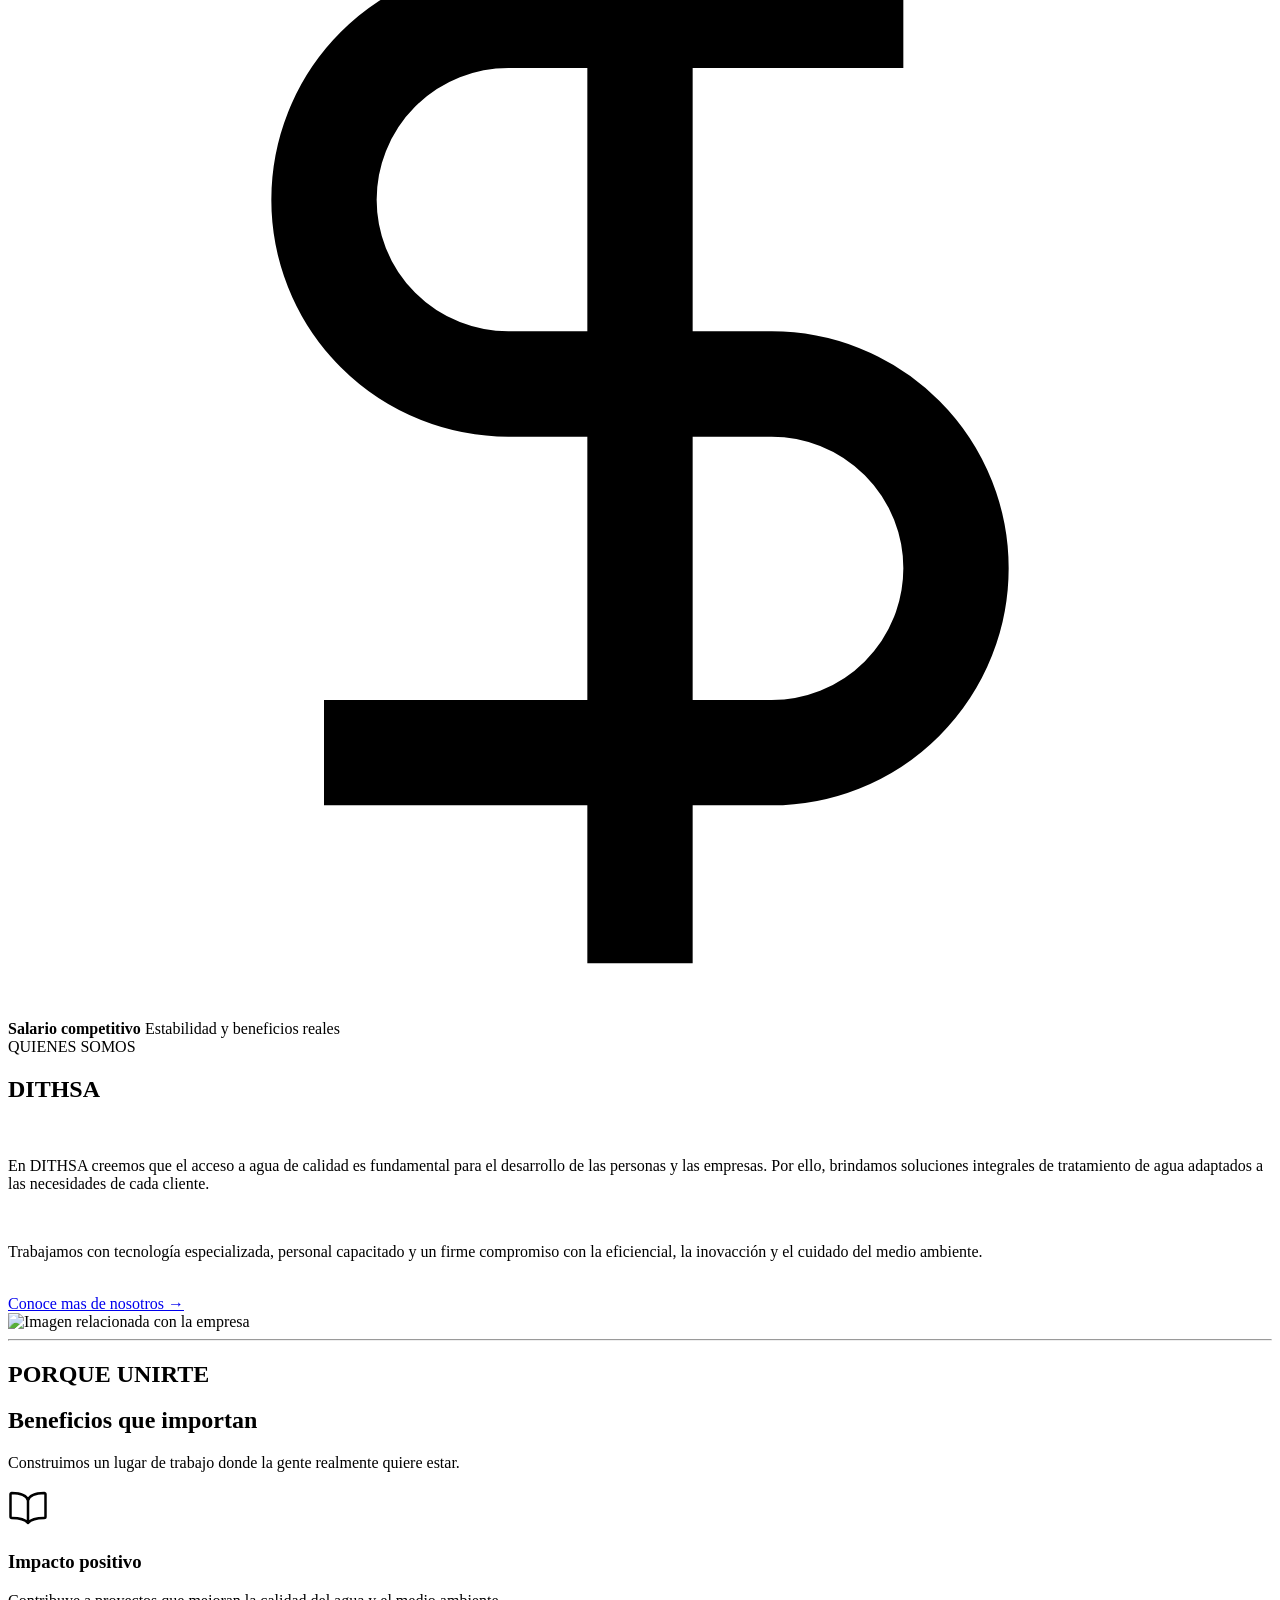
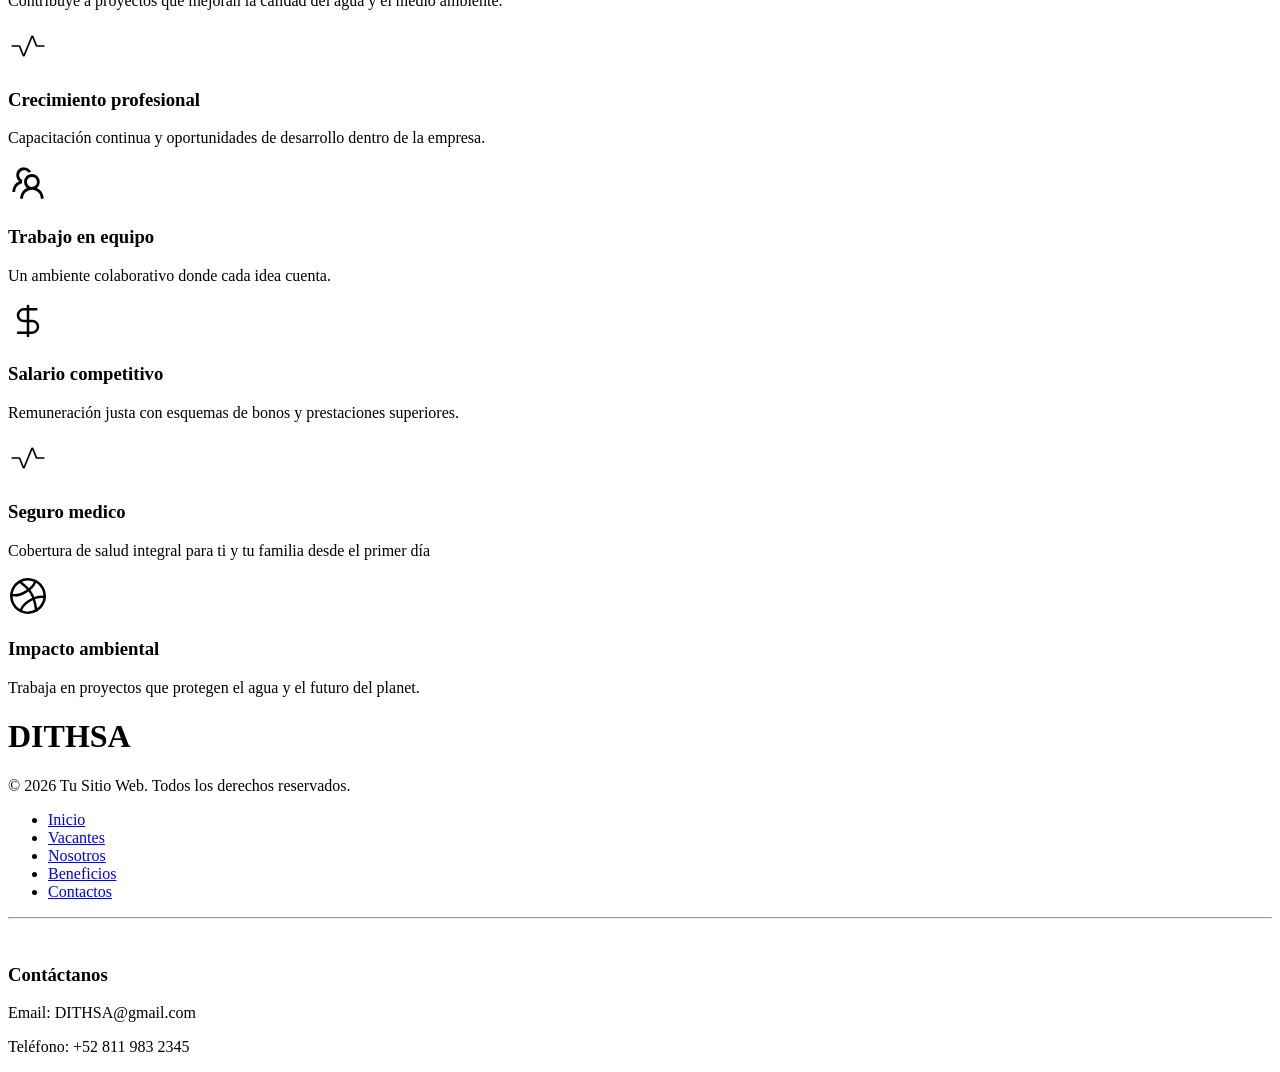
==== commit 954f72b9: "Se dio mejor aspecto a ciertos aspectos que fallaban en el css 03/07/26 15:50" ====
--- a/index.html
+++ b/index.html
@@ -19,7 +19,7 @@
             <ul class="nav-links" id="navLinks">
                 <li><a href="index.html" class="active">Inicio</a></li>
                 <li><a href="pages/Vacantes.html">Vacantes</a></li>
-                <li><a href="#">Nosotros</a></li>
+                <li><a href="Pages/Nosotros.html">Nosotros</a></li>
                 <li><a href="#">Beneficios</a></li> 
                 <li><a href="#">Contacto</a></li>
             </ul>
@@ -45,7 +45,7 @@
                     <p class="hero-sub">Forma parte de un equipo comprometido con la innovación y el tratamiento sustentable del agua.</p>
                     <div class="hero-actions">
                         <a href="pages/Vacantes.html" class="btn-primary">Ver posiciones abiertas</a>
-                        <a href="#" class="btn-ghost">Conocer DITHSA</a>
+                        <a href="Pages/Nosotros.html" class="btn-ghost">Conocer DITHSA</a>
                     </div>
                 </div>
 
@@ -83,14 +83,10 @@
 
         <section class="who-we-are">
             <div class="container--info--we-are">
-                <div class="badge-container-benefits1">
-                    <h2 class="badge"> QUIENES SOMOS </h2>
-                </div>
+                <span class="badge"> QUIENES SOMOS </span>
                     <div class="info-img">
-
                         <div class="info-who-we-are">
                             <h1> DITHSA</h1> <br>
-
                             <p>
                                 En DITHSA creemos que el acceso a agua de calidad es fundamental para el desarrollo de
                                 las
@@ -116,7 +112,7 @@
                         </div>
                         
                         <div class="img-who-we-are">
-                            <img src="" alt="Imagen relacionada con la empresa">
+                            <img src="Pages/Nosotros.html" alt="Imagen relacionada con la empresa">
                         </div>
 
                     </div>
@@ -238,7 +234,7 @@
                     <ul class="footer-pages">
                         <li><a href="index.html">Inicio</a></li>
                         <li><a href="Pages/Vacantes.html"> Vacantes </a></li>
-                        <li><a href="#">Nosotros</a></li>
+                        <li><a href="Pages/Nosotros.html">Nosotros</a></li>
                         <li><a href="#">Beneficios</a></li>
                         <li><a href="#">Contactos</a></li>
                     </ul>
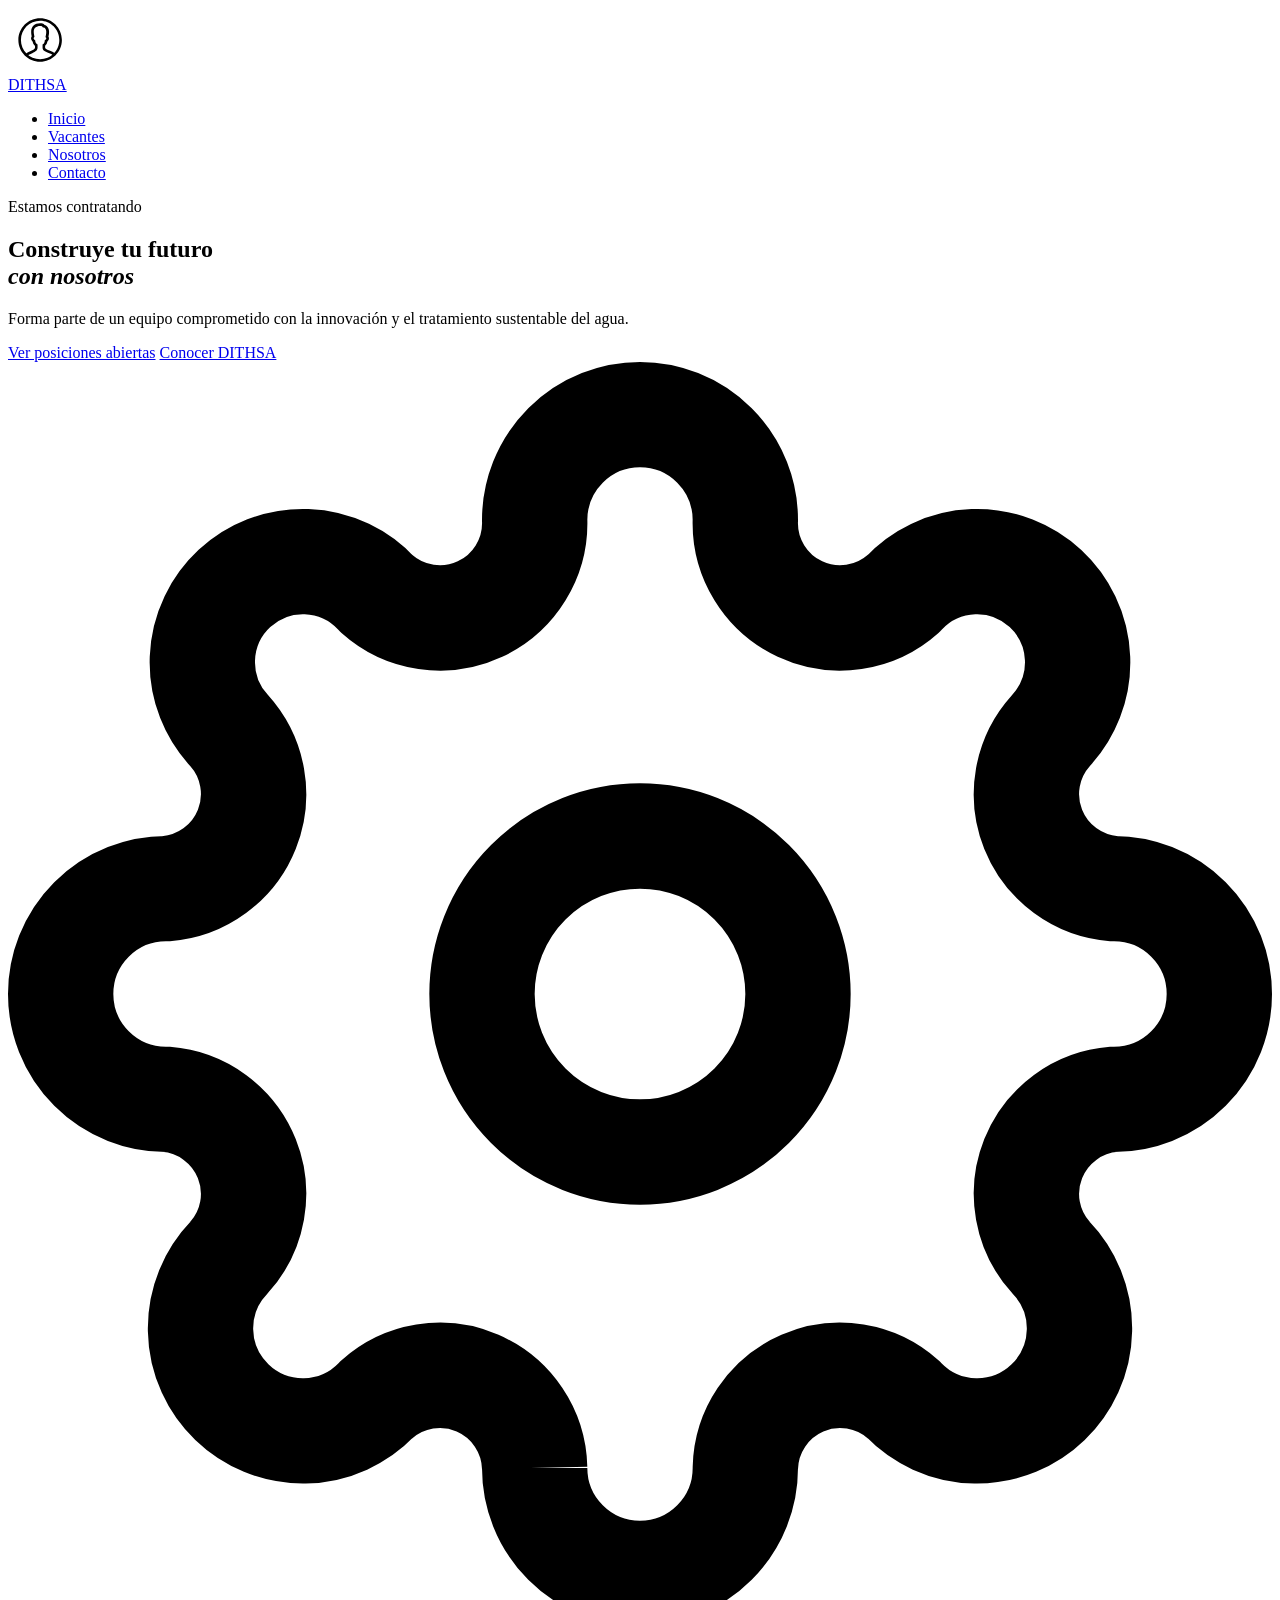
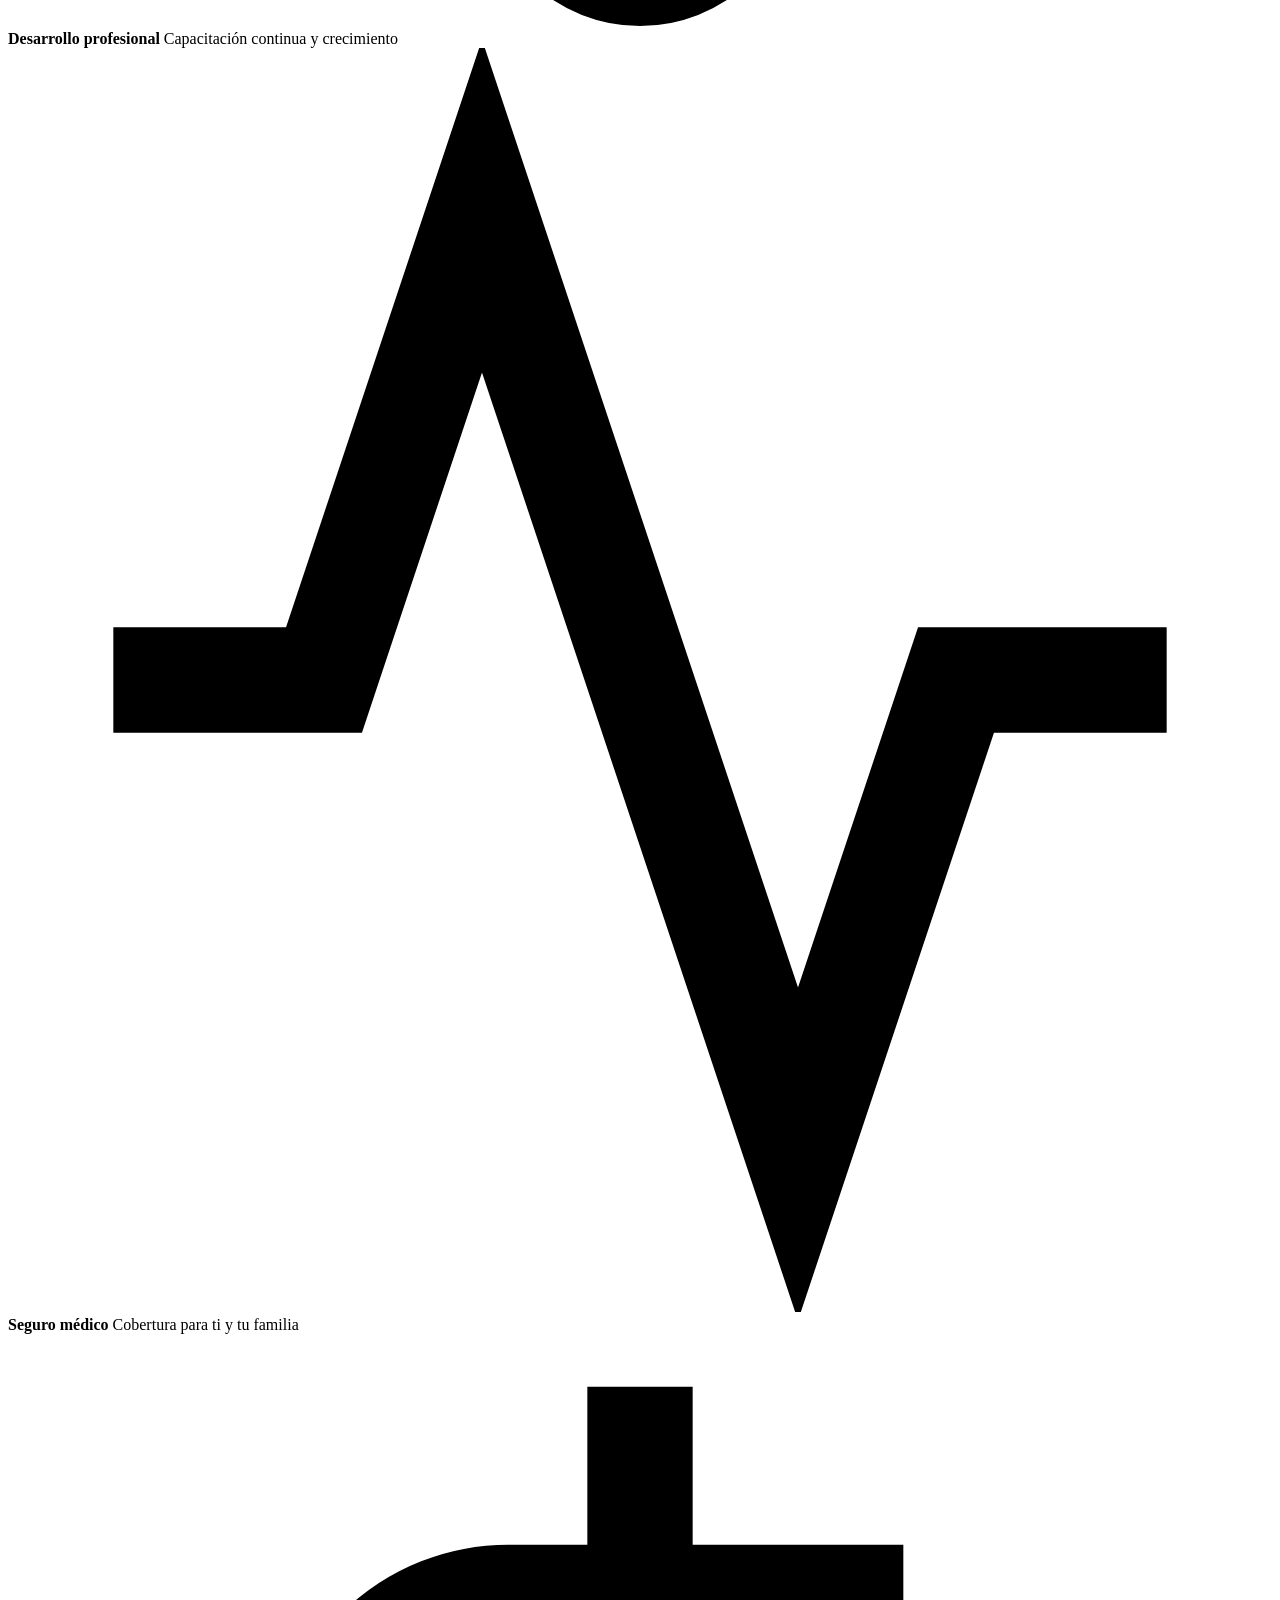
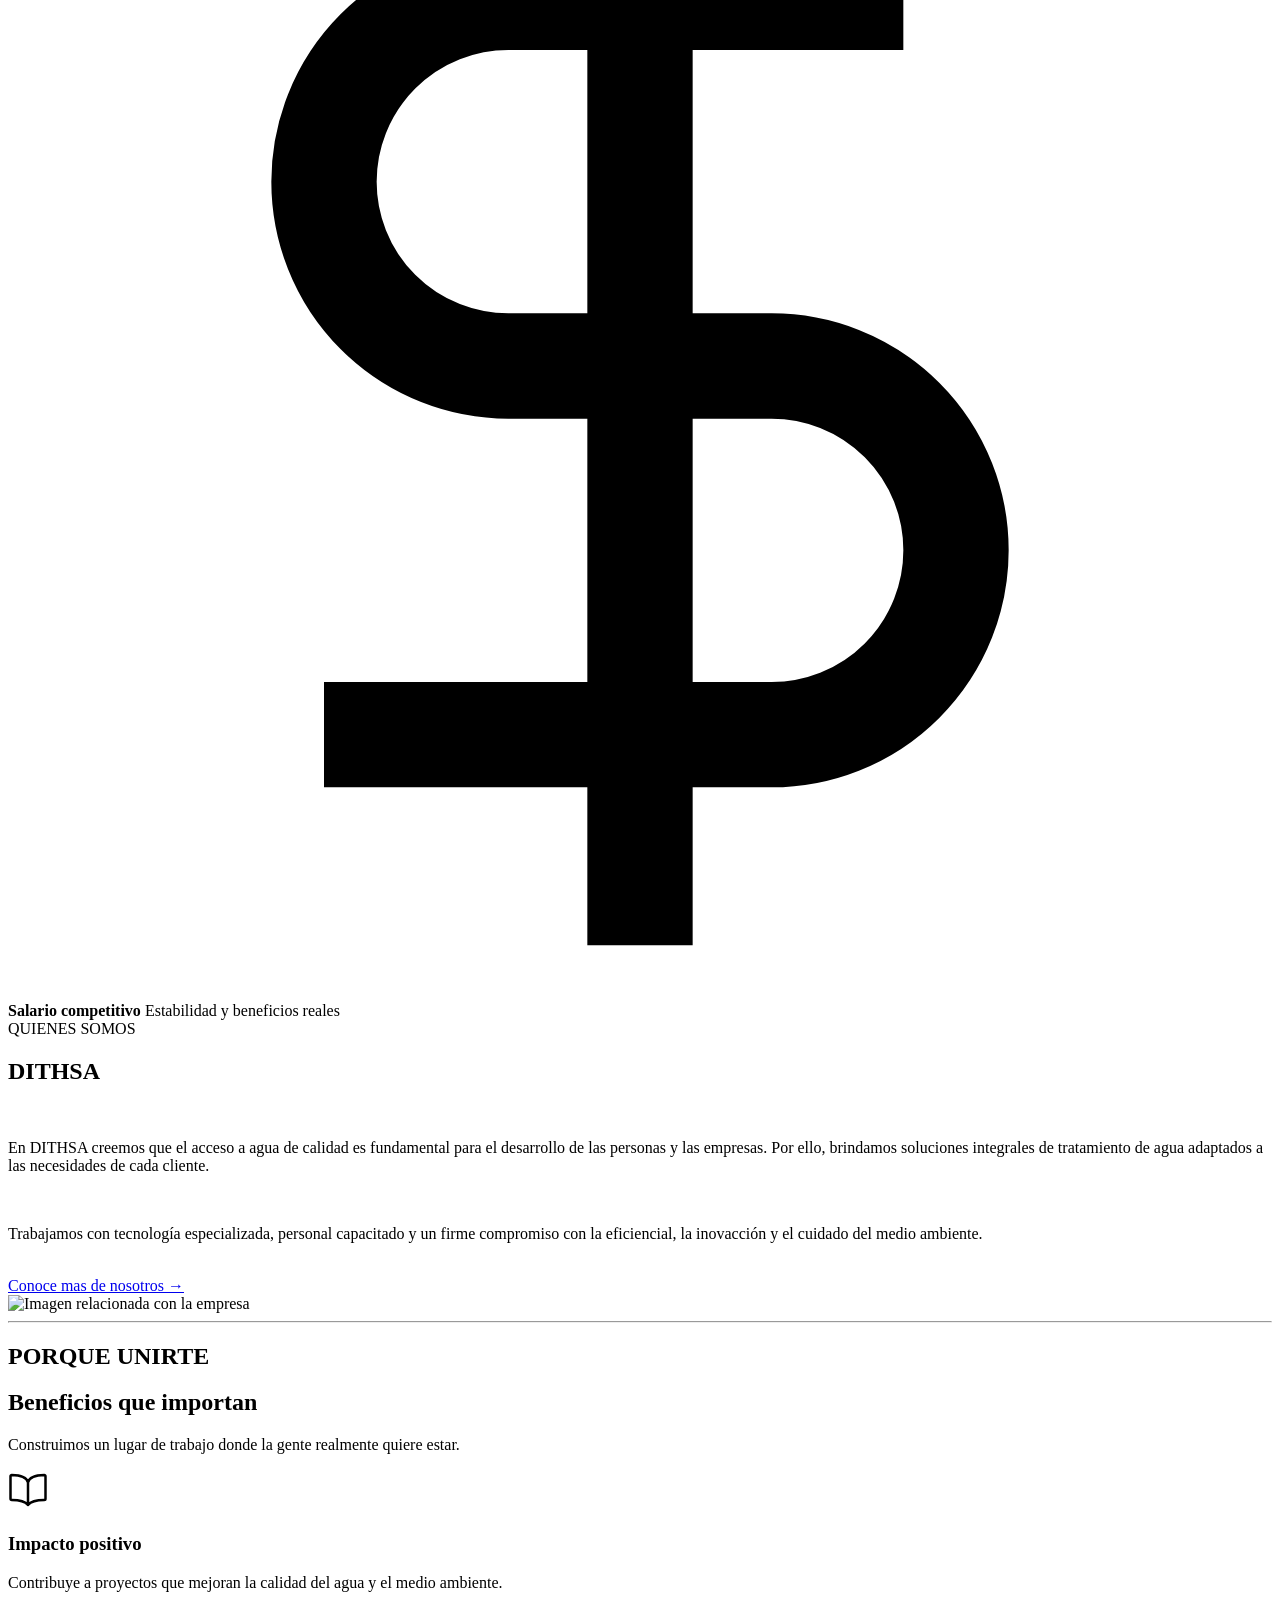
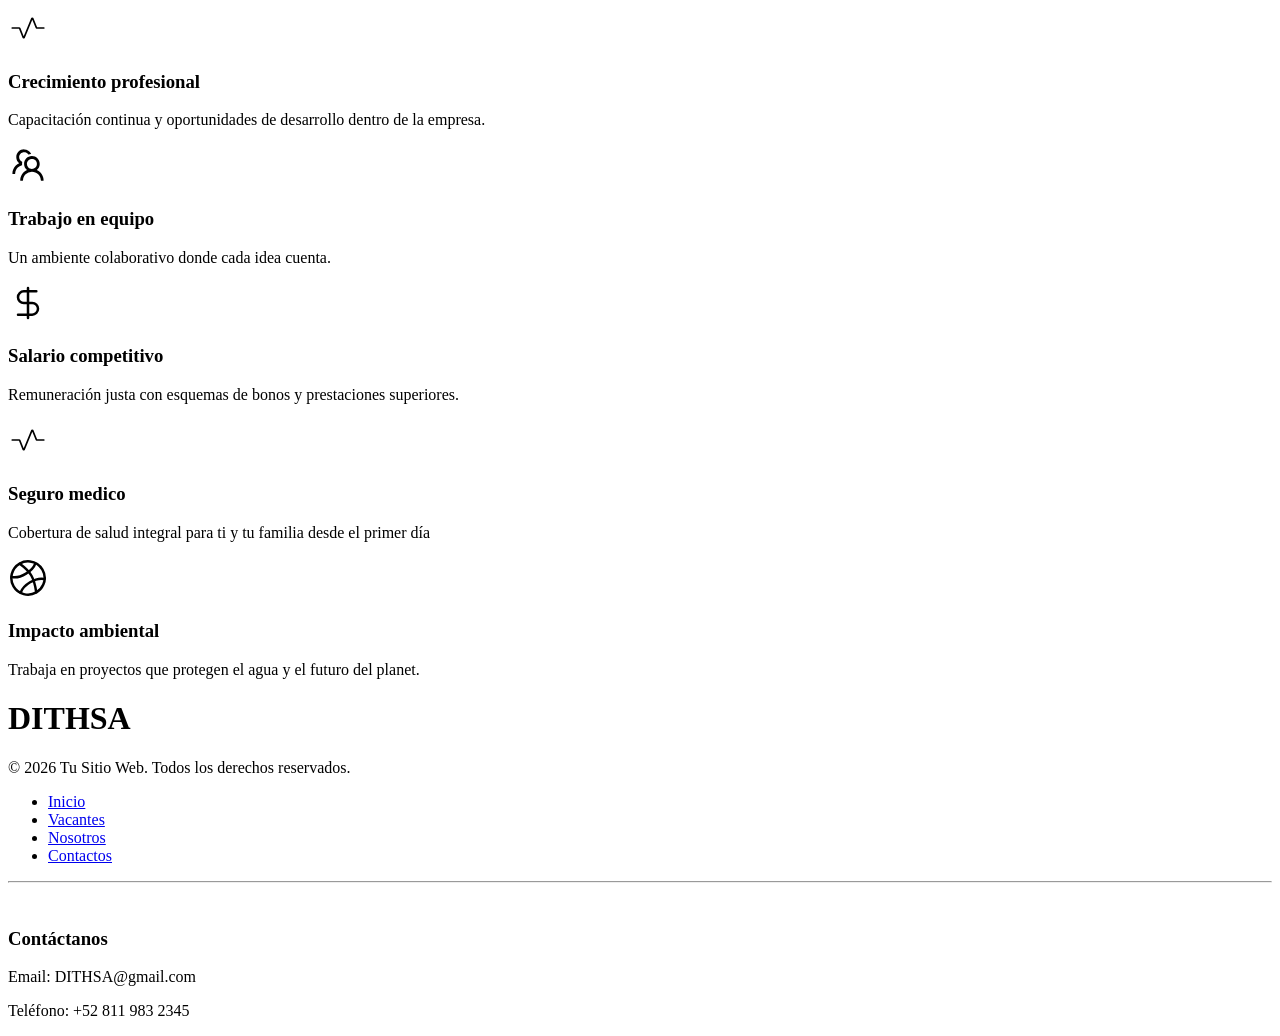
==== commit 49f7e78d: "Se agrego el apartado de contacto, se implemento la libreria de sweetalert2 y se creo el envio del f" ====
--- a/index.html
+++ b/index.html
@@ -18,10 +18,9 @@
             </a>
             <ul class="nav-links" id="navLinks">
                 <li><a href="index.html" class="active">Inicio</a></li>
-                <li><a href="pages/Vacantes.html">Vacantes</a></li>
+                <li><a href="Pages/Vacantes.html">Vacantes</a></li>
                 <li><a href="Pages/Nosotros.html">Nosotros</a></li>
-                <li><a href="#">Beneficios</a></li> 
-                <li><a href="#">Contacto</a></li>
+                <li><a href="Pages/contacto.html">Contacto</a></li>
             </ul>
 
             <div id="nav-icon3">
@@ -130,13 +129,11 @@
 
                 <div class="title-container-benefits">
 
-
                     <div class="info-title-benefits">
                         <h1> Beneficios que importan </h1>
 
                         <p> Construimos un lugar de trabajo donde la gente realmente quiere estar. </p>
                     </div>
-
 
                 </div>
 
@@ -235,8 +232,7 @@
                         <li><a href="index.html">Inicio</a></li>
                         <li><a href="Pages/Vacantes.html"> Vacantes </a></li>
                         <li><a href="Pages/Nosotros.html">Nosotros</a></li>
-                        <li><a href="#">Beneficios</a></li>
-                        <li><a href="#">Contactos</a></li>
+                        <li><a href="Pages/contacto.html">Contactos</a></li>
                     </ul>
                 </nav>
 
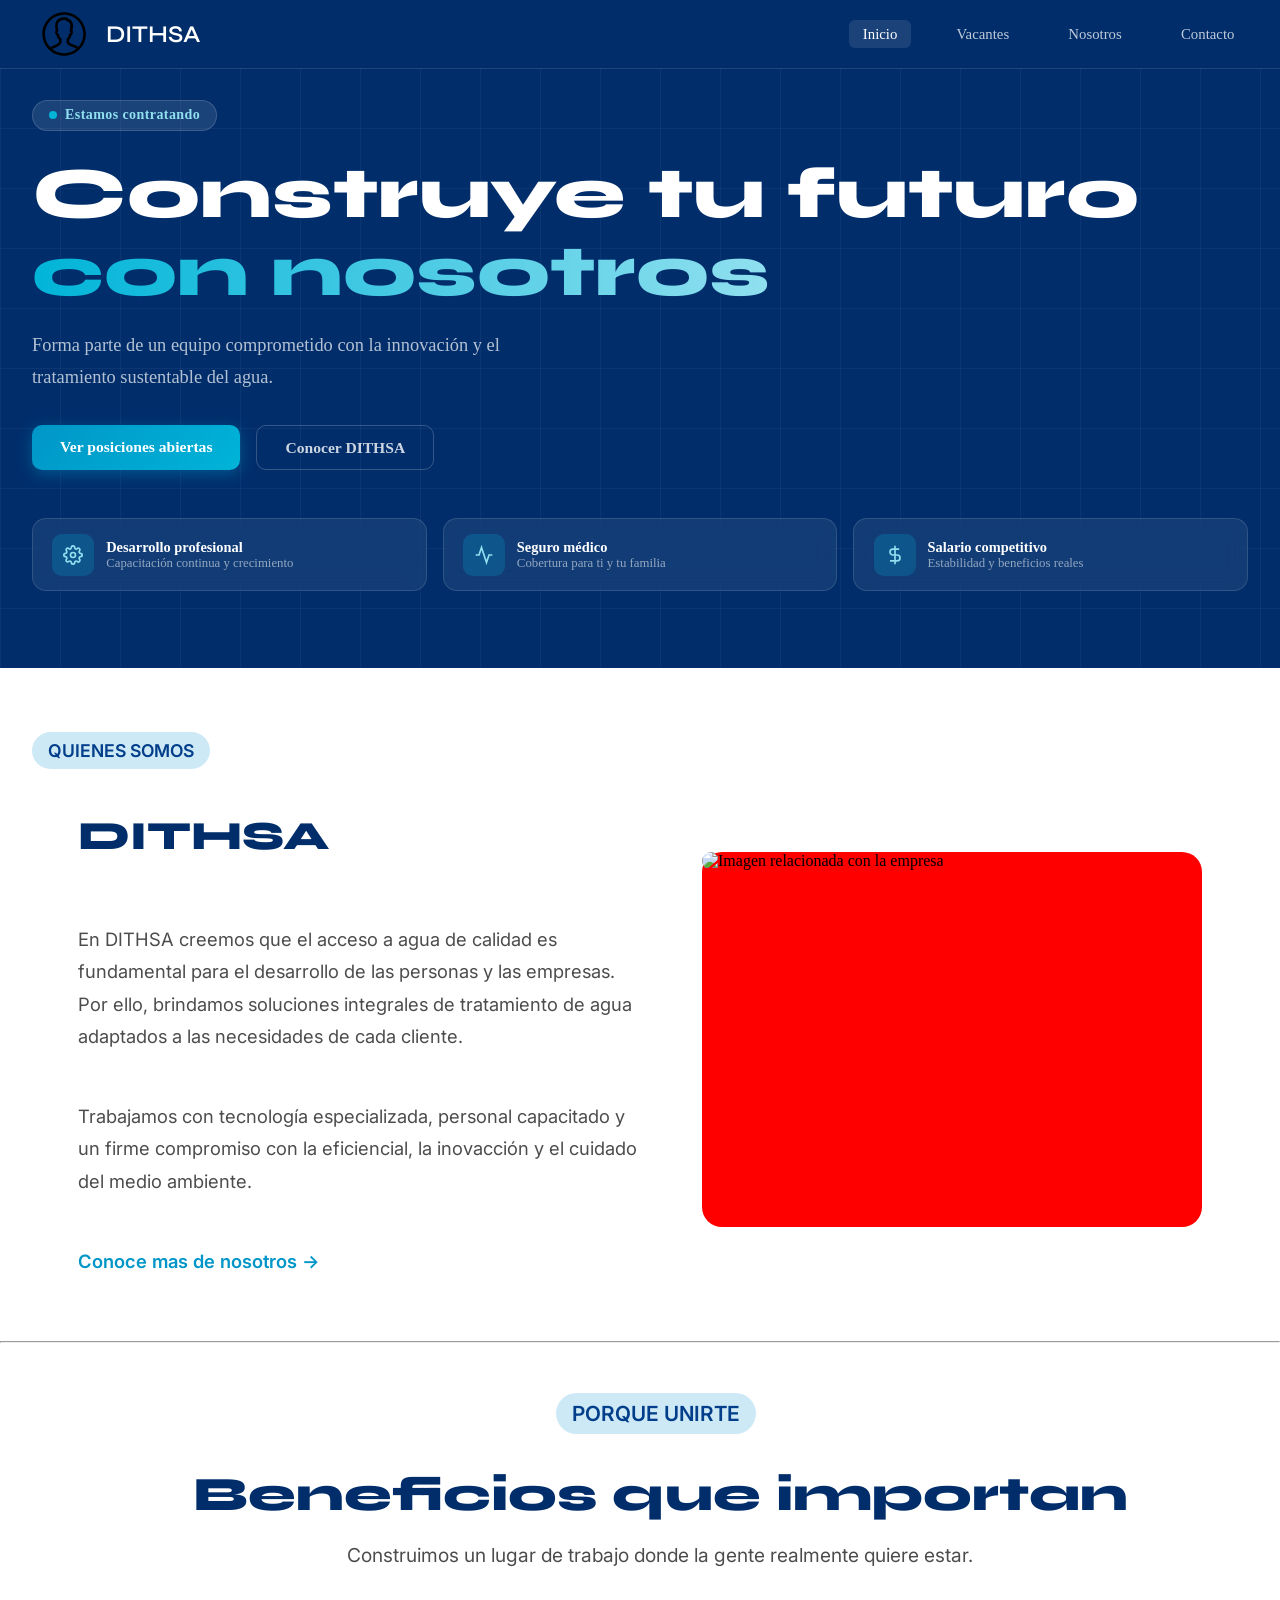
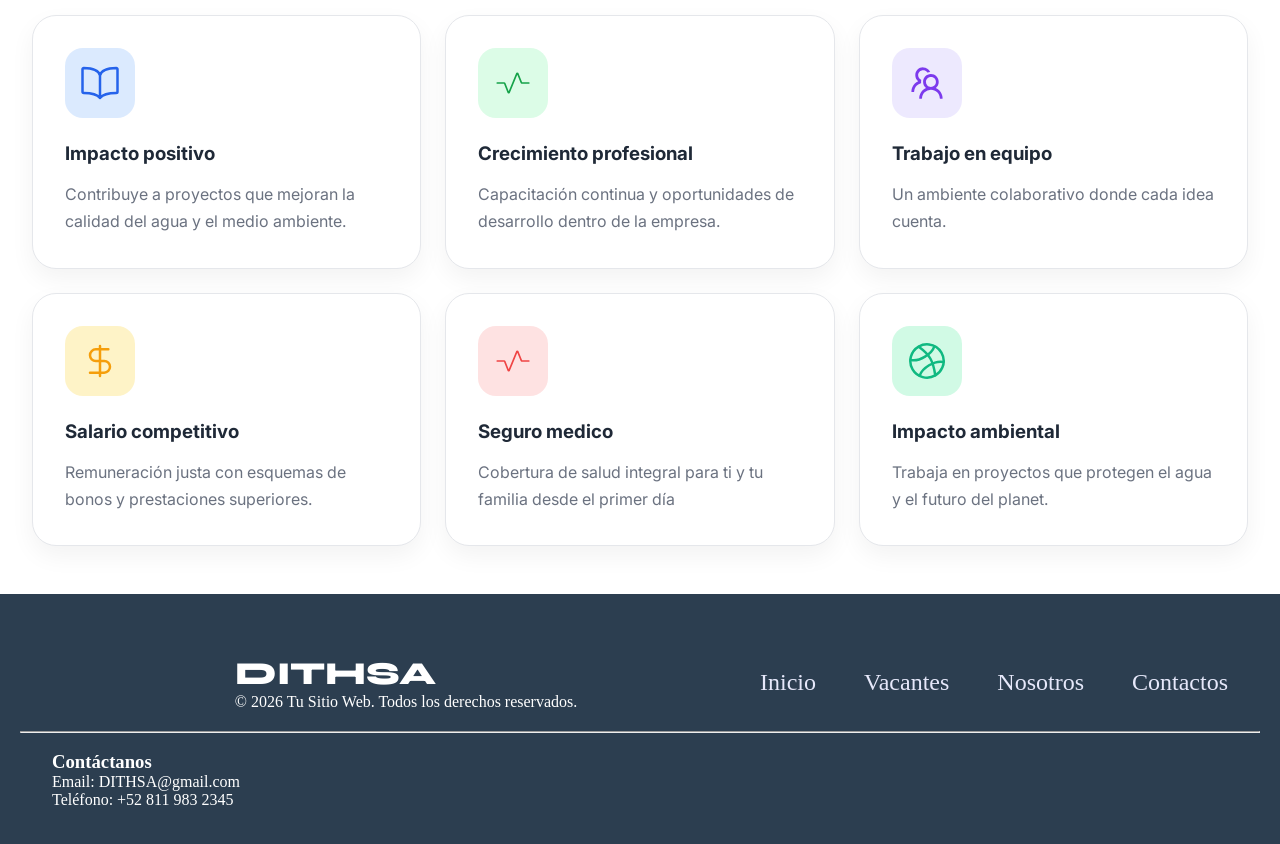
==== commit 209a610a: "Se esta trabajando en la implementacion del panel de los administradores 06/07/26 16:27" ====
--- a/index.html
+++ b/index.html
@@ -6,7 +6,7 @@
     <link rel="preconnect" href="https://fonts.googleapis.com">
     <link rel="preconnect" href="https://fonts.gstatic.com" crossorigin>
     <link href="https://fonts.googleapis.com/css2?family=Inter:wght@400;500;600;700&family=Syne:wght@700;800&display=swap" rel="stylesheet">
-    <link rel="stylesheet" href="assets/css/index.css">
+    <link rel="stylesheet" href="assets/CSS/index.css">
     <title> DITHSA - Tratamiento de agua </title>
 </head>
 <body>
@@ -43,7 +43,7 @@
                     <h1>Construye tu futuro<br><em>con nosotros</em></h1>
                     <p class="hero-sub">Forma parte de un equipo comprometido con la innovación y el tratamiento sustentable del agua.</p>
                     <div class="hero-actions">
-                        <a href="pages/Vacantes.html" class="btn-primary">Ver posiciones abiertas</a>
+                        <a href="Pages/Vacantes.html" class="btn-primary">Ver posiciones abiertas</a>
                         <a href="Pages/Nosotros.html" class="btn-ghost">Conocer DITHSA</a>
                     </div>
                 </div>
@@ -249,6 +249,6 @@
     </footer>
 
     <script src="https://code.jquery.com/jquery-3.7.1.min.js"></script>
-    <script src="assets/js/btn-burger.js"></script>
+    <script src="assets/Js/btn-burger.js"></script>
 </body>
 </html>
--- a/assets/CSS/index.css
+++ b/assets/CSS/index.css
@@ -0,0 +1,724 @@
+*, *::before, *::after {
+    box-sizing: border-box;
+    margin: 0;
+    padding: 0;
+}
+
+:root {
+    --blue-deep:  #012E6B;
+    --blue-mid:   #0059C1;
+    --blue-light: #0096C7;
+    --teal:       #00B4D8;
+    --sky:        #90E0EF;
+    --white:      #FFFFFF;
+    --gray-50:    #F8FAFC;
+    --gray-100:   #F1F5F9;
+    --gray-200:   #E2E8F0;
+    --gray-400:   #94A3B8;
+    --gray-600:   #475569;
+    --gray-800:   #1E293B;
+    --green:      #059669;
+    --purple:     #7C3AED;
+    --orange:     #EA580C;
+}
+
+header {
+    position: sticky;
+    z-index: 1000;
+    top: 0;
+    background: var(--blue-deep);
+    box-shadow: 0 1px 0 rgba(255, 255, 255, 0.08);
+
+}
+
+.navbar {
+    display: flex;
+    justify-content: space-between;
+    align-items: center;
+    height: 68px;
+    padding: 0 2rem;
+    max-width: 1280px;
+    margin: 0 auto;
+    width: 100%;
+}
+
+.nav-logo {
+    display: flex;
+    align-items: center;
+    gap: 10px;
+    color: #fff;
+    font-size: 24px;
+    font-family: 'Syne', sans-serif;
+    font-weight: 600;
+    text-decoration: none;
+}
+
+.logo-mark {
+    display: flex;
+}
+
+.nav-links {
+    display: flex;
+    list-style: none;
+    gap: 2rem;
+}
+
+.nav-links a {
+    color: rgba(255,255,255,0.75);
+    text-decoration: none;
+    font-size: 0.925rem;
+    font-weight: 500;
+    padding: 0.4rem 0.85rem;
+    border-radius: 6px;
+    transition: color 0.2s, background 0.2s;
+}
+
+.nav-links a:hover,
+.nav-links a.active {
+    color: var(--white);
+    background: rgba(255, 255, 255, 0.1);
+}
+
+#nav-icon3 {
+    display: none;
+    width: 28px;
+    height: 20px;
+    position: relative;
+    cursor: pointer;
+    flex-direction: column;
+    justify-content: space-between;
+}
+
+#nav-icon3 span {
+    display: block;
+    height: 3px;
+    width: 100%;
+    background: white;
+    border-radius: 3px;
+    position: absolute;
+    transition: 0.25s ease-in-out;
+}
+
+#nav-icon3 span:nth-child(1) { top: 0; }
+#nav-icon3 span:nth-child(2), #nav-icon3 span:nth-child(3) { top: 9px; }
+#nav-icon3 span:nth-child(4) { top: 18px; }
+
+#nav-icon3.open span:nth-child(1) { top: 9px; width: 0; left: 50%; }
+#nav-icon3.open span:nth-child(2) { transform: rotate(45deg); }
+#nav-icon3.open span:nth-child(3) { transform: rotate(-45deg); }
+#nav-icon3.open span:nth-child(4) { top: 9px; width: 0; left: 50%; }
+
+.hero {
+    position: relative;
+    min-height: 600px;
+    overflow: hidden;
+    background: var(--blue-deep);
+}
+
+.hero-bg {
+    position: absolute;
+    inset: 0;
+    pointer-events: none;
+}
+
+.hero-grid {
+    position: absolute;
+    inset: 0;
+    background-image:
+        linear-gradient(rgba(255,255,255,0.04) 1px, transparent 1px),
+        linear-gradient(90deg, rgba(255,255,255,0.04) 1px, transparent 1px);
+    background-size: 60px 60px;
+}
+
+.hero-inner {
+    position: relative;
+    max-width: 1280px;
+    margin: 0 auto;
+    padding: 2rem 2rem 4rem;
+    display: flex;
+    flex-direction: column;
+    gap: 3rem;
+}
+
+.eyebrow {
+    display: inline-flex;
+    align-items: center;
+    gap: 8px;
+    background: rgba(255,255,255,0.1);
+    border: 1px solid rgba(255,255,255,0.15);
+    color: var(--sky);
+    padding: 0.4rem 1rem;
+    border-radius: 50px;
+    font-size: 0.875rem;
+    font-weight: 600;
+    letter-spacing: 0.03em;
+    margin-bottom: 1.5rem;
+}
+
+.dot {
+    width: 8px;
+    height: 8px;
+    background: var(--teal);
+    border-radius: 50%;
+    animation: pulse 2s infinite;
+}
+
+.hero-content h1 {
+    font-family: 'Syne', sans-serif;
+    font-size: clamp(2.5rem, 6vw, 4.5rem);
+    font-weight: 800;
+    color: var(--white);
+    line-height: 1.08;
+    margin-bottom: 1.25rem;
+}
+
+.hero-content h1 em {
+    font-style: normal;
+    background: linear-gradient(90deg, var(--teal), var(--sky));
+    -webkit-background-clip: text;
+    -webkit-text-fill-color: transparent;
+    background-clip: text;
+}
+
+.hero-sub {
+    color: rgba(255,255,255,0.7);
+    font-size: 1.15rem;
+    max-width: 540px;
+    margin-bottom: 2rem;
+    line-height: 1.7;
+}
+
+.hero-actions {
+    display: flex;
+    gap: 1rem;
+    flex-wrap: wrap;
+}
+
+
+.btn-primary {
+    display: inline-block;
+    background: linear-gradient(135deg, var(--blue-light), var(--teal));
+    color: var(--white);
+    text-decoration: none;
+    padding: 0.8rem 1.75rem;
+    border-radius: 10px;
+    font-weight: 600;
+    font-size: 0.975rem;
+    transition: transform 0.2s, box-shadow 0.2s;
+    box-shadow: 0 4px 15px rgba(0, 150, 199, 0.4);
+}
+
+.btn-primary:hover { transform: translateY(-2px); box-shadow: 0 8px 25px rgba(0,150,199,0.5); }
+.btn-primary.large { padding: 1rem 2.2rem; font-size: 1.05rem; }
+
+.btn-ghost {
+    display: inline-block;
+    color: rgba(255,255,255,0.8);
+    text-decoration: none;
+    padding: 0.8rem 1.75rem;
+    border-radius: 10px;
+    font-weight: 600;
+    font-size: 0.975rem;
+    border: 1px solid rgba(255,255,255,0.2);
+    transition: background 0.2s, color 0.2s;
+}
+
+.btn-ghost:hover { background: rgba(255,255,255,0.08); color: var(--white); }
+
+.hero-pills {
+    display: flex;
+    gap: 1rem;
+    flex-wrap: wrap;
+}
+
+.pill {
+    display: flex;
+    align-items: center;
+    gap: 12px;
+    background: rgba(255,255,255,0.07);
+    border: 1px solid rgba(255,255,255,0.12);
+    border-radius: 14px;
+    padding: 0.9rem 1.2rem;
+    backdrop-filter: blur(10px);
+    flex: 1;
+    min-width: 200px;
+}
+
+.pill-icon {
+    width: 42px;
+    height: 42px;
+    background: linear-gradient(135deg, rgba(0,150,199,0.3), rgba(0,180,216,0.2));
+    border-radius: 10px;
+    display: flex;
+    align-items: center;
+    justify-content: center;
+    flex-shrink: 0;
+}
+
+.pill-icon svg { width: 20px; height: 20px; stroke: var(--sky); }
+
+.pill strong {
+    display: block;
+    color: var(--white);
+    font-size: 0.9rem;
+    font-weight: 600;
+}
+
+.pill span {
+    display: block;
+    color: rgba(255,255,255,0.55);
+    font-size: 0.8rem;
+}
+
+
+.who-we-are {
+    padding: 4rem 2rem;
+}
+
+.container--info--we-are {
+    max-width: 1280px;
+    margin: 0 auto;
+}
+
+.badge {
+    font-family: 'Inter', sans-serif;
+    display: inline-block;
+    margin-bottom: 2rem;
+    padding: 0.5rem 1rem;
+    border-radius: 30px;
+    background: rgba(90, 181, 224, 0.3);
+    font-size: 1.1rem;
+    font-weight: 600;
+    color: #023E8A;
+}
+
+.info-img {
+    display: flex;
+    justify-content: center;
+    align-items: center;
+    flex-wrap: wrap;
+    gap: 4rem;
+}
+
+.info-who-we-are {
+    flex: 1 1 420px;
+    max-width: 560px;
+    color: rgba(0, 0, 0, 0.7);
+    font-family: 'Inter', sans-serif;
+    font-size: 1.15rem;
+    line-height: 1.75;
+}
+
+.info-who-we-are h1 {
+    font-size: 2.5rem;
+    font-family: 'Syne', sans-serif;
+    font-weight: 800;
+    color: var(--blue-deep);
+    margin-bottom: 1.25rem;
+}
+
+.info-who-we-are p {
+    margin-bottom: 1rem;
+}
+
+.more-of-us {
+    text-decoration: none;
+    color: var(--blue-light);
+    font-weight: 600;
+}
+
+.img-who-we-are {
+    flex: 1 1 320px;
+    max-width: 500px;
+    aspect-ratio: 4 / 3;
+    background: red;
+    border-radius: 20px;
+}
+
+.img-who-we-are img {
+    width: 100%;
+    height: 100%;
+    object-fit: cover;
+    border-radius: 20px;
+}
+
+.main-container-benefits {
+    margin-top: 50px;
+}
+
+.title-container-benefits {
+    display: flex;
+    justify-content: center;
+    align-items: center;
+    text-align: center;
+}
+
+.badge-container-benefits {
+    display: flex;
+    justify-content: center;
+    align-items: center;
+    text-align: center;
+}
+
+.badge_v3 {
+    font-family: 'Inter', sans-serif;
+    display: inline-block;
+    margin-bottom: 2rem;
+    margin-left: 2rem;
+    padding: 0.5rem 1rem;
+    border-radius: 30px;
+    background: rgba(90, 181, 224, 0.3);
+    font-size: 1.3rem;
+    font-weight: 600;
+    color: #023E8A;
+}
+
+.info-title-benefits {
+    margin-left: 40px;
+}
+
+.info-title-benefits h1 {
+    font-family: 'Syne', sans-serif;
+    font-weight: 800;
+    font-size: 3rem;
+    color: var(--blue-deep);
+}
+
+.info-title-benefits p {
+    font-family: 'Inter', sans-serif;
+    color: rgba(0, 0, 0, 0.7);
+    font-size: 1.2rem;
+    margin-top: 20px;
+}
+
+.card-container {
+    max-width: 1280px;
+    margin: 3rem auto;
+    padding: 0 2rem;
+}
+
+.card-container-benefits {
+    display: grid;
+    grid-template-columns: repeat(auto-fit, minmax(300px, 1fr));
+    justify-content: center;
+    align-items: center;
+    gap: 1.5rem;
+}
+
+.card-benefit {
+    max-width: none;
+    max-height: none;
+    min-height: 250px;
+    height: auto;
+    background: #ffffff;
+    padding: 2rem;
+    border-radius: 24px;
+    border: 1px solid #e5e7eb;
+    box-shadow: 0 10px 25px rgba(0, 0, 0, 0.05);
+    transition: all 0.3s ease;
+}
+
+.icon-benefit {
+    width: 70px;
+    height: 70px;
+    background: #d9d8f5;
+    border-radius: 18px;
+    display: flex;
+    justify-content: center;
+    align-items: center;
+    font-size: 2rem;
+    margin-bottom: 1.5rem;
+}
+
+.card-benefit:nth-child(1) .icon-benefit{
+    color: #2563EB;
+    background: #DBEAFE;
+}
+
+.card-benefit:nth-child(2) .icon-benefit{
+    color: #16A34A;
+    background: #DCFCE7;
+}
+
+.card-benefit:nth-child(3) .icon-benefit{
+    color: #7C3AED;
+    background: #EDE9FE;
+}
+
+.card-benefit:nth-child(4) .icon-benefit{
+    color: #F59E0B;
+    background: #FEF3C7;
+}
+
+.card-benefit:nth-child(5) .icon-benefit{
+    color: #EF4444;
+    background: #FEE2E2;
+}
+
+.card-benefit:nth-child(6) .icon-benefit{
+    color: #10B981;
+    background: #D1FAE5;
+}
+
+.card-benefit h3 {
+    font-family: 'Inter', sans-serif;
+    margin-bottom: 1rem;
+    color: #1f2937;
+}
+
+.card-benefit p {
+    font-family: 'Inter', sans-serif;
+    color: #6b7280;
+    line-height: 1.7;
+}
+
+footer {
+    background-color: #2c3e50;
+    color: #ffffff;
+    padding: 40px 20px;
+    height: 250px;
+    margin-top: auto;
+}
+
+.footer-title {
+    max-width: 1280px;
+    margin: 0 auto;
+    padding: 0 2rem;
+}
+
+.footer-title h1 {
+    font-family: 'Syne', sans-serif;
+    font-weight: 800;
+}
+
+.footer-links {
+    display: flex;
+    align-items: center;
+    max-width: 1280px;
+    margin: 20px auto;
+    padding: 0 2rem;
+}
+
+.footer-pages {
+    list-style: none;
+    display: flex;
+    gap: 3rem;
+}
+
+.footer-pages a {
+    color: #E6E8FA;
+    text-decoration: none;
+    font-size: 1.5rem;
+}
+
+.footer-contacto {
+    max-width: 1280px;
+    margin: 0 auto;
+    padding: 0 2rem;
+}
+
+::-webkit-scrollbar {
+    width: 8px;
+}
+
+::-webkit-scrollbar-track {
+    background: transparent;
+}
+
+::-webkit-scrollbar-thumb {
+    background: var(--blue-mid);
+    border-radius: 5px;
+}
+
+::-webkit-scrollbar-thumb:hover {
+    background: var(--blue-deep);
+}
+
+@media (hover: hover) {
+    .benefits:hover {
+        transform: translateY(-3px);
+        background: rgba(255, 255, 255, 0.18);
+    }
+
+    .card-benefit:hover {
+        transform: translateY(-8px);
+        box-shadow: 0 20px 35px rgba(0, 0, 0, 0.12);
+    }
+}
+
+@media (max-width: 1024px) {
+    .container--info--we-are {
+        padding: 0 1.5rem;
+    }
+ 
+    .info-img {
+        gap: 2.5rem;
+    }
+ 
+    .info-who-we-are h1 {
+        font-size: 2.1rem;
+    }
+ 
+    .info-title-benefits {
+        margin-left: 0;
+        text-align: center;
+    }
+ 
+    .info-title-benefits h1 {
+        font-size: 2.25rem;
+    }
+ 
+    .badge_v3 {
+        margin-left: 0;
+    }
+ 
+    .card-container {
+        padding: 0 1.5rem;
+    }
+ 
+    .hero-content h1 {
+        font-size: clamp(2.2rem, 5vw, 3.5rem);
+    }
+}
+
+@media (max-width: 768px) {
+    .nav-links {
+        margin-right: 0px;
+        position: fixed;
+        top: 68px;
+        right: -250px;
+        width: 180px;
+        background: var(--blue-deep);
+        flex-direction: column;
+        gap: 0;
+        border-radius: 0 0 0 8px;
+        box-shadow: 0 8px 20px rgba(0, 0, 0, 0.3);
+        z-index: 9999;
+        transition: right 0.3s ease;
+    }
+ 
+    .nav-links.active {
+        display: flex;
+        right: 0;
+    }
+ 
+    .nav-links li {
+        width: 100%;
+    }
+ 
+    .nav-links a {
+        display: block;
+        padding: 15px;
+        border-radius: 0;
+    }
+ 
+    .nav-links a:hover,
+    .nav-links a.active {
+        background: rgba(255, 255, 255, 0.1);
+    }
+ 
+    .nav-links li:not(:last-child) a {
+        border-bottom: 1px solid rgba(255, 255, 255, 0.08);
+    }
+ 
+    #nav-icon3 {
+        display: block;
+    }
+ 
+    .hero-inner {
+        padding: 3rem 1rem 3rem;
+    }
+ 
+    .hero-content h1 {
+        font-size: clamp(2rem, 6vw, 3.5rem);
+    }
+ 
+    .hero-sub {
+        font-size: 1rem;
+        max-width: 100%;
+    }
+ 
+    .badge-container-benefits1 {
+        display: flex;
+        justify-content: center;
+        align-items: center;
+        text-align: center;
+    }
+ 
+    .badge {
+        margin-left: 0;
+        font-family: 'Inter', sans-serif;
+        display: inline-block;
+        margin-bottom: 2rem;
+        padding: 0.5rem 1rem;
+        border-radius: 30px;
+        background: rgba(90, 181, 224, 0.3);
+        font-weight: 600;
+        font-size: 1.3rem;
+        color: #023E8A;
+    }
+ 
+    .info-who-we-are {
+        max-width: 100%;
+        text-align: left;
+        font-size: 1.05rem;
+    }
+ 
+    .info-who-we-are h1 {
+        font-size: 2rem;
+    }
+ 
+    .img-who-we-are {
+        margin-top: 20px;
+        width: 380px;
+        height: 230px;
+    }
+ 
+    .badge_v3 {
+        margin-left: 0;
+    }
+ 
+    .info-title-benefits {
+        margin-left: 0;
+        text-align: center;
+    }
+ 
+    .info-title-benefits h1 {
+        font-size: 2rem;
+    }
+ 
+    .card-container-benefits {
+        grid-template-columns: repeat(1, 1fr);
+    }
+ 
+    footer {
+        height: auto;
+        padding: 30px 20px;
+    }
+ 
+    .footer-links {
+        flex-direction: column;
+        text-align: center;
+        gap: 20px;
+        margin: 0 auto;
+    }
+ 
+    .footer-title {
+        margin: 0 auto;
+    }
+ 
+    .footer-pages {
+        flex-direction: column;
+        gap: 15px;
+        padding: 0;
+    }
+ 
+    .footer-pages a {
+        font-size: 1.1rem;
+    }
+ 
+    .footer-contacto {
+        margin: 0 auto;
+        text-align: center;
+    }
+}
